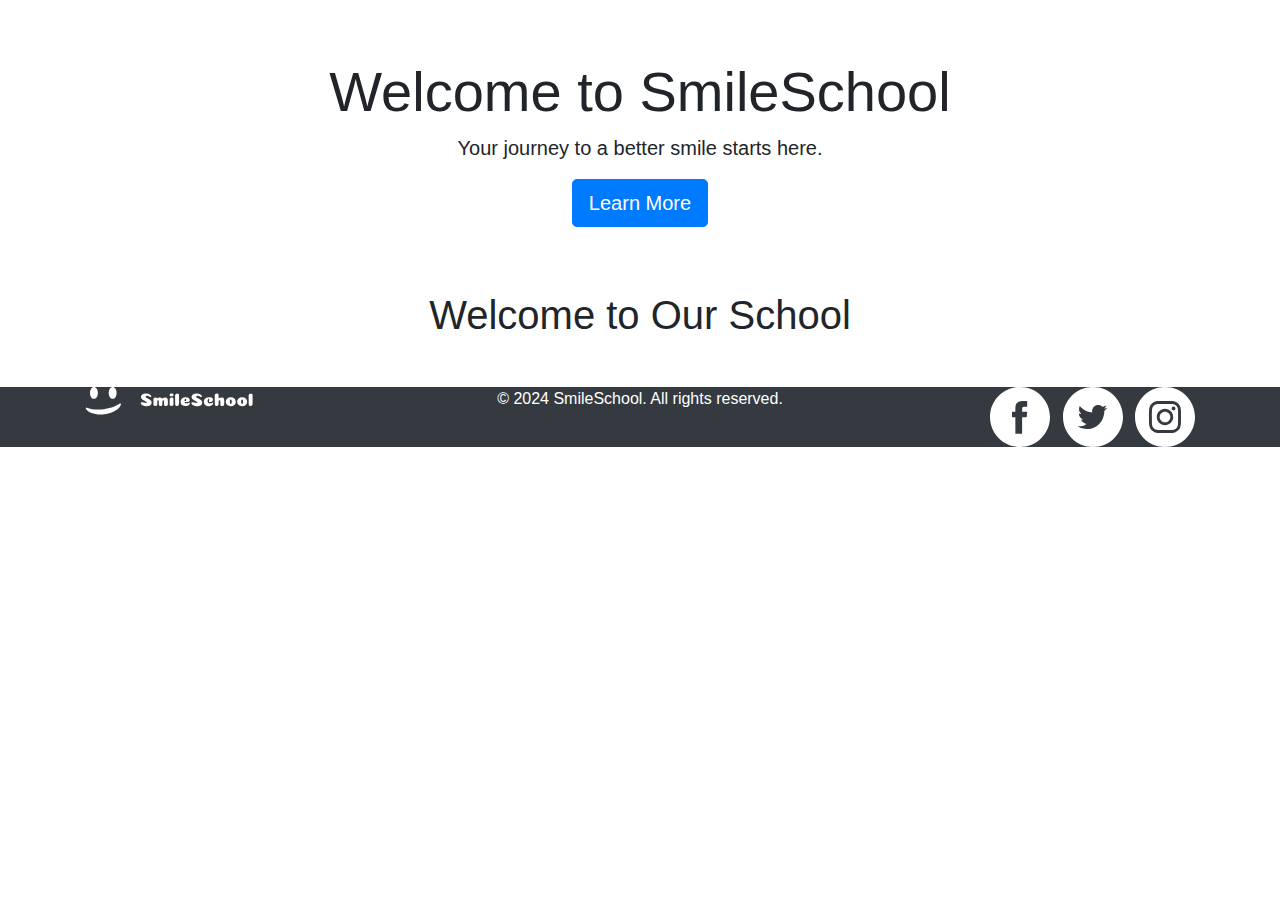
==== index.html @ 01bffe73 "updated css, and images for courses" ====
<!DOCTYPE html>
<html lang="en">
  <head>
    <meta charset="UTF-8" />
    <meta name="viewport" content="width=device-width, initial-scale=1.0" />
    <link
      href="https://stackpath.bootstrapcdn.com/bootstrap/4.5.2/css/bootstrap.min.css"
      rel="stylesheet"
    />
    <link rel="stylesheet" href="dist/styles.css" />
    <title>Index</title>
  </head>
  <body>
    <!-- Header Section -->
    <nav class="navbar navbar-expand-lg navbar-dark navbar-transparent w-100">
      <div class="container">
        <a class="navbar-brand" href="index.html">
          <img src="assets/img/logo.svg" alt="Logo" class="logo" />
        </a>
        <button
          class="navbar-toggler"
          type="button"
          data-toggle="collapse"
          data-target="#navbarNav"
          aria-controls="navbarNav"
          aria-expanded="false"
          aria-label="Toggle navigation"
        >
          <span class="navbar-toggler-icon"></span>
        </button>
        <div
          class="collapse navbar-collapse justify-content-end"
          id="navbarNav"
        >
          <ul class="navbar-nav">
            <li class="nav-item">
              <a class="nav-link" href="courses.html">COURSES</a>
            </li>
            <li class="nav-item">
              <a class="nav-link" href="pricing.html">PRICING</a>
            </li>
            <li class="nav-item">
              <a class="nav-link" href="login.html">LOGIN</a>
            </li>
          </ul>
        </div>
      </div>
    </nav>

    <!-- Hero Section -->
    <div class="hero-section hero-section-full-cover text-center">
      <div
        class="hero-background"
        style="background-image: url('assets/img/hero-bkgrd.jpg')"
      ></div>
      <div class="hero-content">
        <h1 class="display-4">Welcome to SmileSchool</h1>
        <p class="lead">Your journey to a better smile starts here.</p>
        <a href="#" class="btn btn-primary btn-lg mb-3">Learn More</a>
      </div>
    </div>

    <!-- Main Content -->
    <div class="container my-5">
      <h1 class="text-center">Welcome to Our School</h1>
      <!-- Your main content here -->
    </div>

    <!-- Footer Section -->

    <footer class="bg-dark text-white custom-footer-padding">
      <div class="container">
        <div class="row">
          <div class="col-md-4 text-left">
            <a
              href="https://www.smileschool.com"
              class="footer-logo text-white d-flex align-items-center"
            >
              <img src="assets/img/logo.svg" alt="Logo" class="logo-img mr-2" />
            </a>
          </div>
          <div class="col-md-4 text-center">
            <p class="mb-0">© 2024 SmileSchool. All rights reserved.</p>
          </div>
          <div class="col-md-4 text-right">
            <div class="social-icons">
              <a
                href="https://www.facebook.com/smileschool"
                class="text-white mr-2"
              >
                <img
                  src="assets/img/facebook.svg"
                  alt="Facebook"
                  class="social-img"
                />
              </a>
              <a
                href="https://www.twitter.com/smileschool"
                class="text-white mr-2"
              >
                <img
                  src="assets/img/twitter.svg"
                  alt="Twitter"
                  class="social-img"
                />
              </a>
              <a
                href="https://www.instagram.com/smileschool"
                class="text-white"
              >
                <img
                  src="assets/img/instagram.svg"
                  alt="Instagram"
                  class="social-img"
                />
              </a>
            </div>
          </div>
        </div>
      </div>
    </footer>

    <script src="https://code.jquery.com/jquery-3.5.1.slim.min.js"></script>
    <script src="https://cdn.jsdelivr.net/npm/@popperjs/core@2.5.4/dist/umd/popper.min.js"></script>
    <script src="https://stackpath.bootstrapcdn.com/bootstrap/4.5.2/js/bootstrap.min.js"></script>
  </body>
</html>
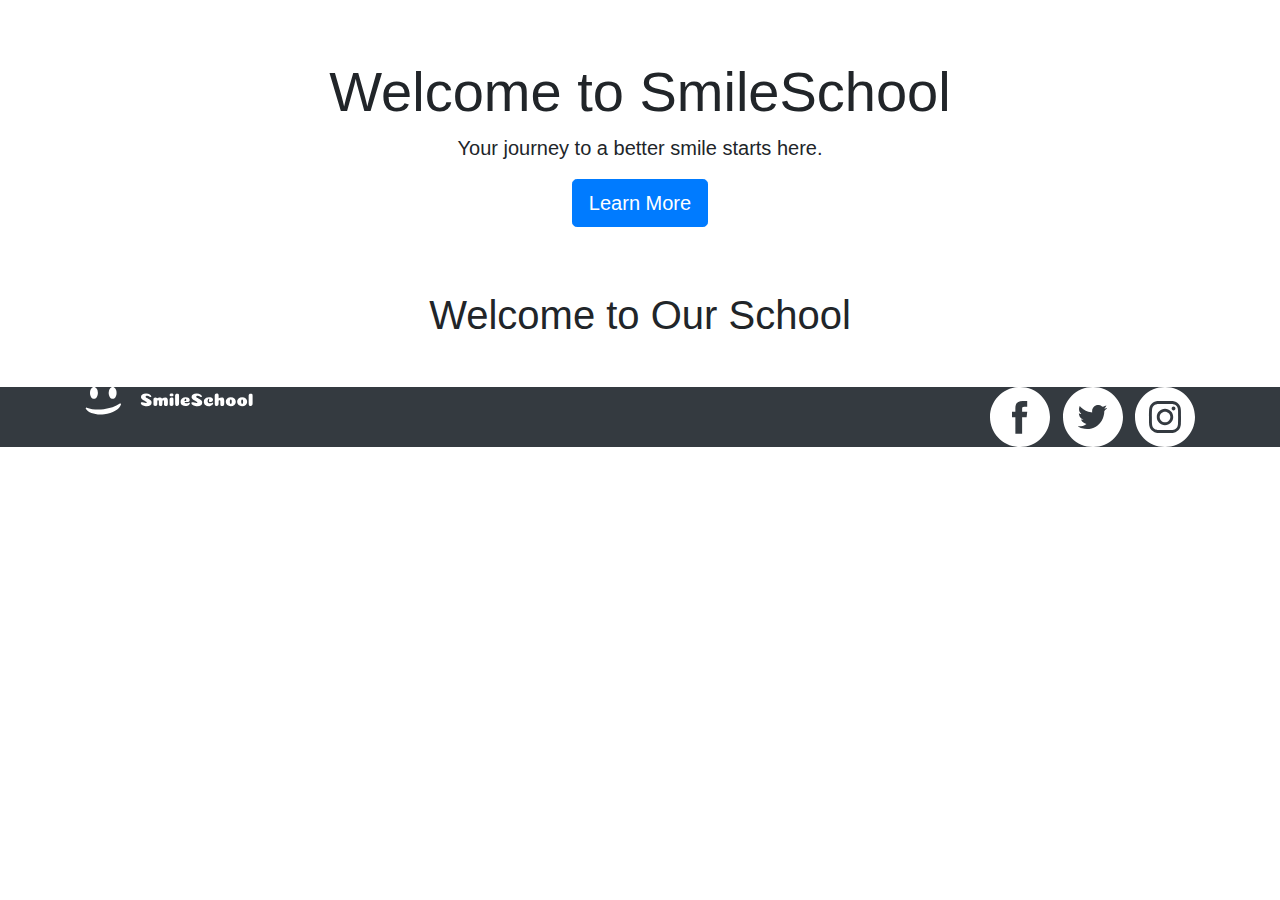
==== commit d5f8d3b6: "updated courses, duplicated course courses" ====
--- a/index.html
+++ b/index.html
@@ -80,7 +80,7 @@
             </a>
           </div>
           <div class="col-md-4 text-center">
-            <p class="mb-0">© 2024 SmileSchool. All rights reserved.</p>
+            <p class="mb-0"></p>
           </div>
           <div class="col-md-4 text-right">
             <div class="social-icons">
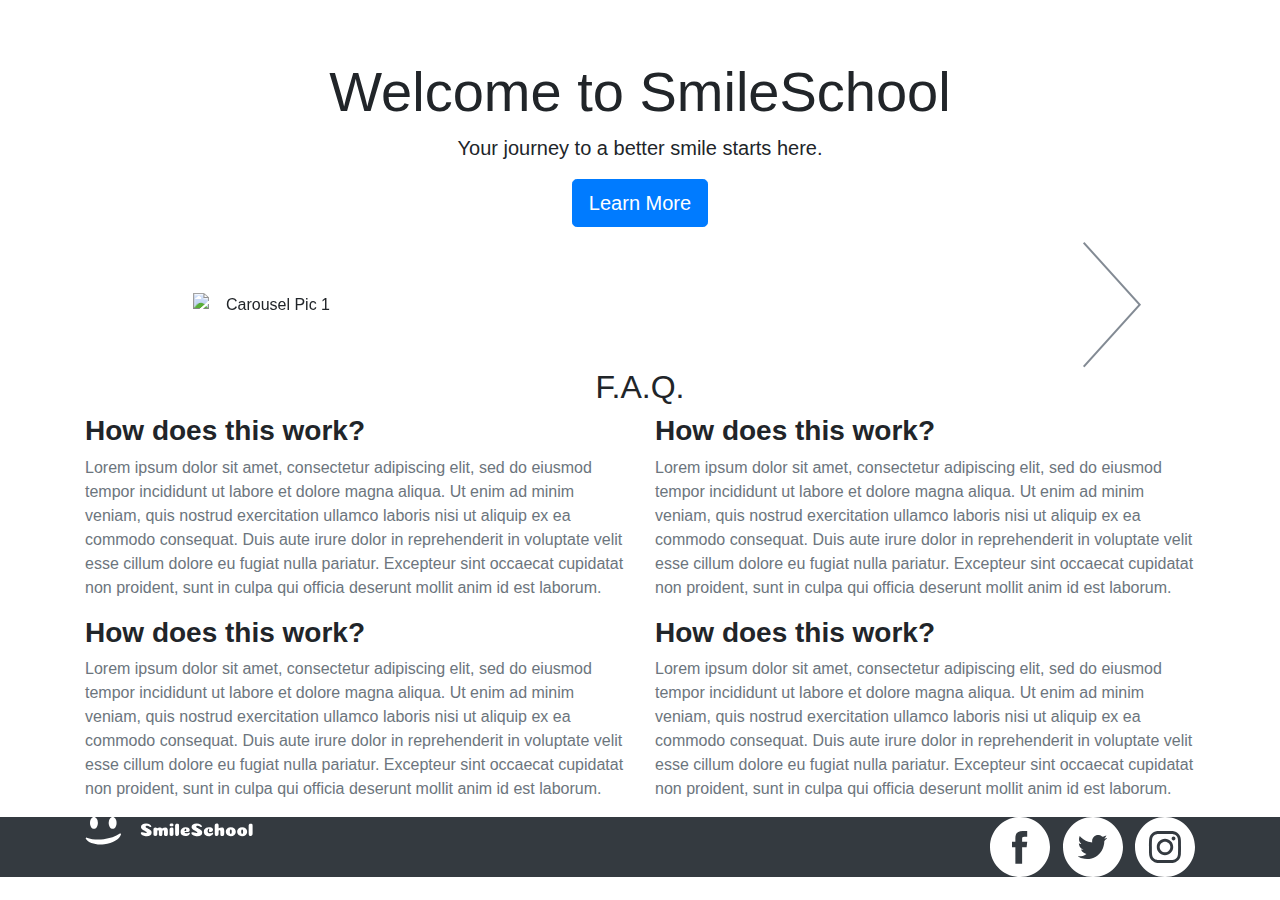
==== commit 5746fdd6: "updated carousel, and faq" ====
--- a/index.html
+++ b/index.html
@@ -60,13 +60,191 @@
       </div>
     </div>
 
-    <!-- Main Content -->
-    <div class="container my-5">
-      <h1 class="text-center">Welcome to Our School</h1>
-      <!-- Your main content here -->
-    </div>
-
-    <!-- Footer Section -->
+    <!-- Main Content -Carousel/Testimonials Section -->
+
+    <section class="quotes section d-flex align-items-center">
+      <div class="container">
+        <div
+          id="carouselExampleControls"
+          class="carousel slide"
+          data-ride="carousel"
+        >
+          <div class="carousel-inner">
+            <div class="carousel-item active">
+              <div class="row mx-auto align-items-center">
+                <div class="col-12 col-sm-2 col-lg-2 offset-lg-1 text-center">
+                  <img
+                    src="images/profile_5.jpg"
+                    class="d-block align-self-center"
+                    alt="Carousel Pic 1"
+                  />
+                </div>
+                <div class="col-12 col-sm-7 offset-sm-2 col-lg-9 offset-lg-0">
+                  <div class="quote-text">
+                    <p class="text-white">
+                      Those tutorials are concise and go straight to the point.
+                      I can't think of a better place to learn smiling. And it's
+                      so fun!
+                    </p>
+                    <h4 class="text-white font-weight-bold">Person Name</h4>
+                    <span class="text-white">weather presenter</span>
+                  </div>
+                </div>
+              </div>
+            </div>
+            <div class="carousel-item">
+              <div class="row mx-auto align-items-center">
+                <div class="col-12 col-sm-2 col-lg-2 offset-lg-1 text-center">
+                  <img
+                    src="images/profile_5.jpg"
+                    class="d-block align-self-center"
+                    alt="Carousel Pic 1"
+                  />
+                </div>
+                <div class="col-12 col-sm-7 offset-sm-2 col-lg-9 offset-lg-0">
+                  <div class="quote-text">
+                    <p class="text-white">
+                      Those tutorials are concise and go straight to the point.
+                      I can't think of a better place to learn smiling. And it's
+                      so fun!
+                    </p>
+                    <h4 class="text-white font-weight-bold">Person Name</h4>
+                    <span class="text-white">weather presenter</span>
+                  </div>
+                </div>
+              </div>
+            </div>
+            <div class="carousel-item">
+              <div class="row mx-auto align-items-center">
+                <div class="col-12 col-sm-2 col-lg-2 offset-lg-1 text-center">
+                  <img
+                    src="assets/img/profile_5.jpg"
+                    class="d-block align-self-center"
+                    alt="Carousel Pic 1"
+                  />
+                </div>
+                <div class="col-12 col-sm-7 offset-sm-2 col-lg-9 offset-lg-0">
+                  <div class="quote-text">
+                    <p class="text-white">
+                      Those tutorials are concise and go straight to the point.
+                      I can't think of a better place to learn smiling. And it's
+                      so fun!
+                    </p>
+                    <h4 class="text-white font-weight-bold">Person Name</h4>
+                    <span class="text-white">weather presenter</span>
+                  </div>
+                </div>
+              </div>
+            </div>
+          </div>
+          <a
+            class="carousel-control-prev arrow-left"
+            href="#carouselExampleControls"
+            role="button"
+            data-slide="prev"
+          >
+            <img
+              src="assets/img/arrow_white_left.png"
+              alt="Quote Previous"
+              aria-hidden="true"
+            />
+            <span class="sr-only">Previous</span>
+          </a>
+          <a
+            class="carousel-control-next arrow-right"
+            href="#carouselExampleControls"
+            role="button"
+            data-slide="next"
+          >
+            <img
+              src="assets/img/arrow_black_right.png"
+              alt="Quote Next"
+              aria-hidden="true"
+            />
+            <span class="sr-only">Next</span>
+          </a>
+        </div>
+      </div>
+    </section>
+
+    <!-- Main Content -Carousel/Testimonials Section -->
+
+    <!-- Main Content - FAQ -->
+    <section class="faq section">
+      <div class="container">
+        <header class="section-header">
+          <h2 class="text-center">F.A.Q.</h2>
+        </header>
+        <div class="section-body">
+          <div class="row row1">
+            <div class="col-12 col-sm-6 col1">
+              <div class="question">
+                <h3 class="font-weight-bold">How does this work?</h3>
+                <p class="text-muted">
+                  Lorem ipsum dolor sit amet, consectetur adipiscing elit, sed
+                  do eiusmod tempor incididunt ut labore et dolore magna aliqua.
+                  Ut enim ad minim veniam, quis nostrud exercitation ullamco
+                  laboris nisi ut aliquip ex ea commodo consequat. Duis aute
+                  irure dolor in reprehenderit in voluptate velit esse cillum
+                  dolore eu fugiat nulla pariatur. Excepteur sint occaecat
+                  cupidatat non proident, sunt in culpa qui officia deserunt
+                  mollit anim id est laborum.
+                </p>
+              </div>
+            </div>
+            <div class="col-12 col-sm-6 col2">
+              <div class="question">
+                <h3 class="font-weight-bold">How does this work?</h3>
+                <p class="text-muted">
+                  Lorem ipsum dolor sit amet, consectetur adipiscing elit, sed
+                  do eiusmod tempor incididunt ut labore et dolore magna aliqua.
+                  Ut enim ad minim veniam, quis nostrud exercitation ullamco
+                  laboris nisi ut aliquip ex ea commodo consequat. Duis aute
+                  irure dolor in reprehenderit in voluptate velit esse cillum
+                  dolore eu fugiat nulla pariatur. Excepteur sint occaecat
+                  cupidatat non proident, sunt in culpa qui officia deserunt
+                  mollit anim id est laborum.
+                </p>
+              </div>
+            </div>
+          </div>
+          <div class="row row2">
+            <div class="col-12 col-sm-6 col1">
+              <div class="question">
+                <h3 class="font-weight-bold">How does this work?</h3>
+                <p class="text-muted">
+                  Lorem ipsum dolor sit amet, consectetur adipiscing elit, sed
+                  do eiusmod tempor incididunt ut labore et dolore magna aliqua.
+                  Ut enim ad minim veniam, quis nostrud exercitation ullamco
+                  laboris nisi ut aliquip ex ea commodo consequat. Duis aute
+                  irure dolor in reprehenderit in voluptate velit esse cillum
+                  dolore eu fugiat nulla pariatur. Excepteur sint occaecat
+                  cupidatat non proident, sunt in culpa qui officia deserunt
+                  mollit anim id est laborum.
+                </p>
+              </div>
+            </div>
+            <div class="col-12 col-sm-6 col2">
+              <div class="question">
+                <h3 class="font-weight-bold">How does this work?</h3>
+                <p class="text-muted">
+                  Lorem ipsum dolor sit amet, consectetur adipiscing elit, sed
+                  do eiusmod tempor incididunt ut labore et dolore magna aliqua.
+                  Ut enim ad minim veniam, quis nostrud exercitation ullamco
+                  laboris nisi ut aliquip ex ea commodo consequat. Duis aute
+                  irure dolor in reprehenderit in voluptate velit esse cillum
+                  dolore eu fugiat nulla pariatur. Excepteur sint occaecat
+                  cupidatat non proident, sunt in culpa qui officia deserunt
+                  mollit anim id est laborum.
+                </p>
+              </div>
+            </div>
+          </div>
+        </div>
+      </div>
+    </section>
+
+    <!-- Main Content - FAQ -->
 
     <footer class="bg-dark text-white custom-footer-padding">
       <div class="container">
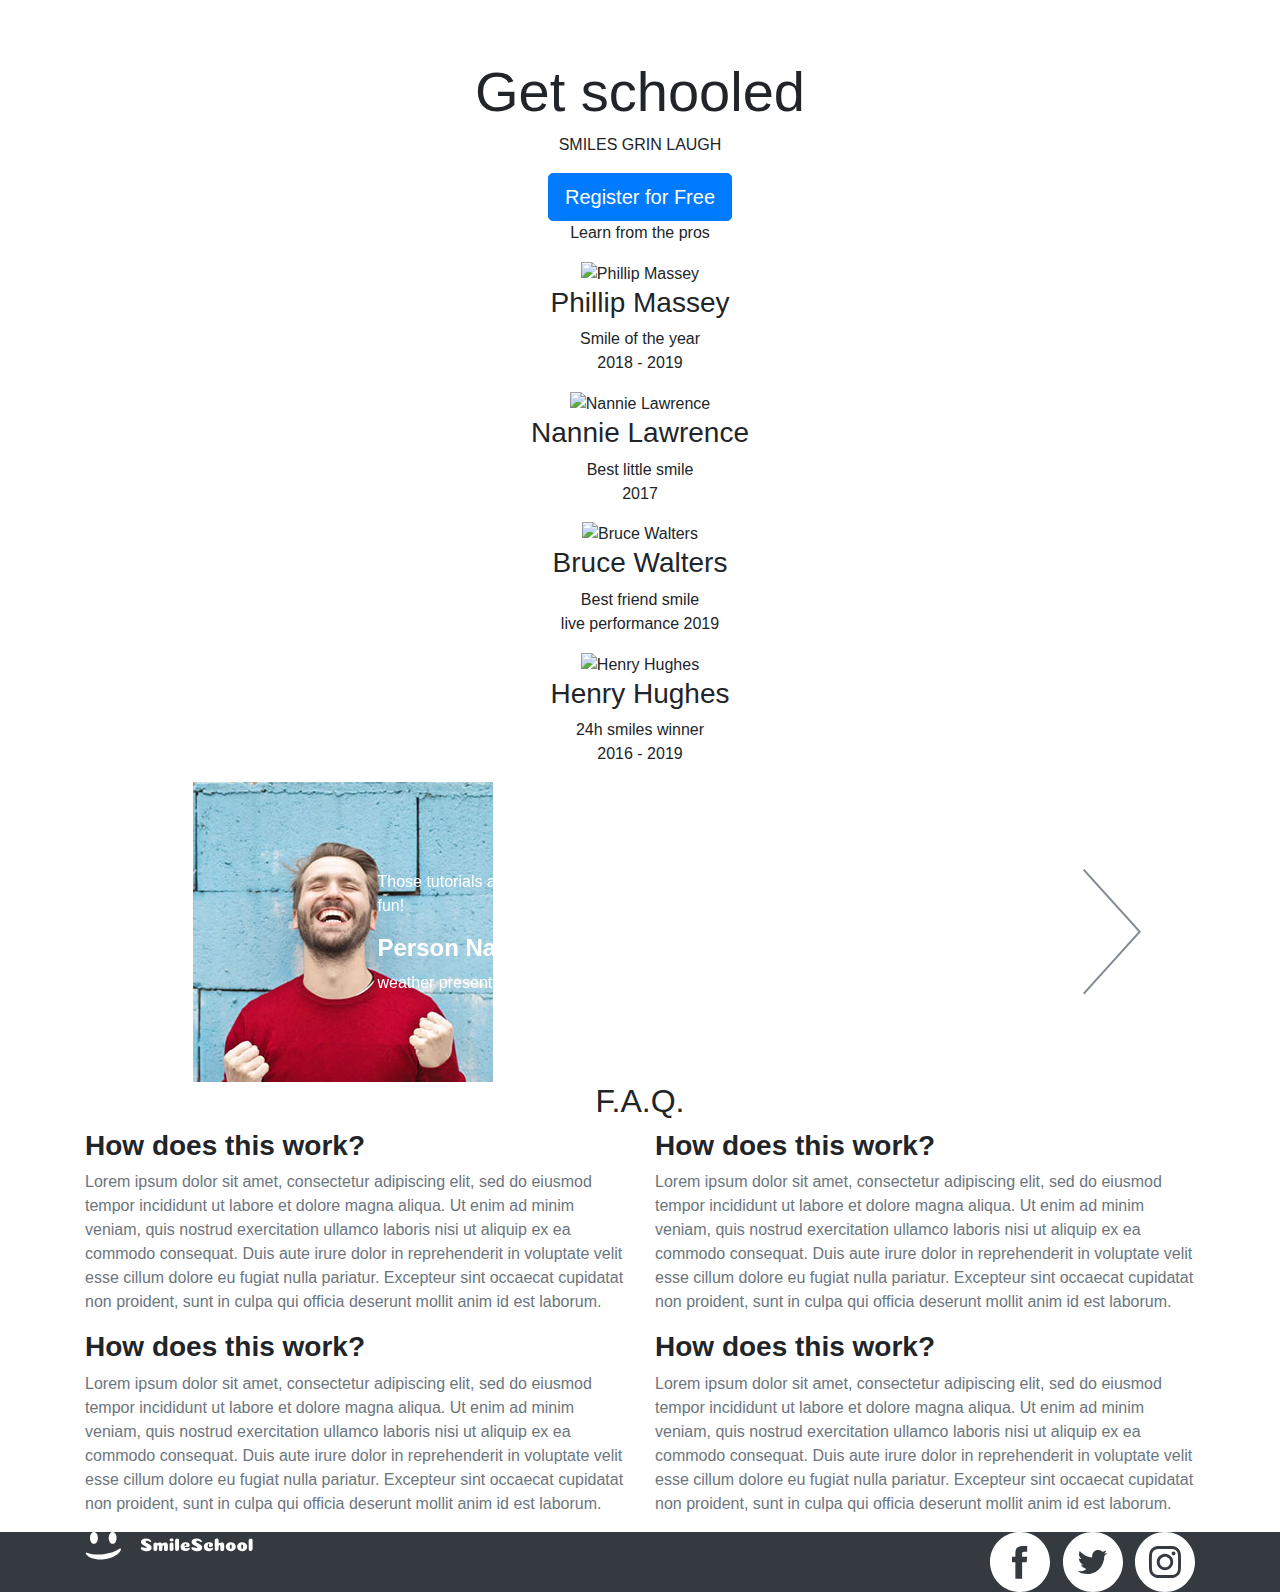
==== commit 04b97033: "updated index, css, and pricing page" ====
--- a/index.html
+++ b/index.html
@@ -48,18 +48,60 @@
     </nav>
 
     <!-- Hero Section -->
-    <div class="hero-section hero-section-full-cover text-center">
+    <div class="hero-section text-center">
       <div
         class="hero-background"
         style="background-image: url('assets/img/hero-bkgrd.jpg')"
       ></div>
       <div class="hero-content">
-        <h1 class="display-4">Welcome to SmileSchool</h1>
-        <p class="lead">Your journey to a better smile starts here.</p>
-        <a href="#" class="btn btn-primary btn-lg mb-3">Learn More</a>
+        <h1 class="display-4">Get schooled</h1>
+        <p>
+          <span class="padded-text">SMILES</span>
+          <span class="padded-text">GRIN</span>
+          <span class="padded-text">LAUGH</span>
+        </p>
+        <a href="#" class="btn btn-primary btn-lg register-btn"
+          >Register for Free</a
+        >
+        <p class="sub-lead">Learn <span>from the pros</span></p>
+        <div class="learn-section">
+          <div class="profile-cards">
+            <div class="profile-card">
+              <img src="assets/img/phillip-massey.jpg" alt="Phillip Massey" />
+              <h3>Phillip Massey</h3>
+              <p>
+                Smile of the year <br />
+                2018 - 2019
+              </p>
+            </div>
+            <div class="profile-card">
+              <img src="assets/img/nannie-lawrence.jpg" alt="Nannie Lawrence" />
+              <h3>Nannie Lawrence</h3>
+              <p>
+                Best little smile <br />
+                2017
+              </p>
+            </div>
+            <div class="profile-card">
+              <img src="assets/img/bruce-walters.jpg" alt="Bruce Walters" />
+              <h3>Bruce Walters</h3>
+              <p>
+                Best friend smile <br />
+                live performance 2019
+              </p>
+            </div>
+            <div class="profile-card">
+              <img src="assets/img/henry-hughes.jpg" alt="Henry Hughes" />
+              <h3>Henry Hughes</h3>
+              <p>
+                24h smiles winner <br />
+                2016 - 2019
+              </p>
+            </div>
+          </div>
+        </div>
       </div>
     </div>
-
     <!-- Main Content -Carousel/Testimonials Section -->
 
     <section class="quotes section d-flex align-items-center">
@@ -74,7 +116,7 @@
               <div class="row mx-auto align-items-center">
                 <div class="col-12 col-sm-2 col-lg-2 offset-lg-1 text-center">
                   <img
-                    src="images/profile_5.jpg"
+                    src="assets/img/profile_5.jpg"
                     class="d-block align-self-center"
                     alt="Carousel Pic 1"
                   />
@@ -96,7 +138,7 @@
               <div class="row mx-auto align-items-center">
                 <div class="col-12 col-sm-2 col-lg-2 offset-lg-1 text-center">
                   <img
-                    src="images/profile_5.jpg"
+                    src="assets/img/profile_5.jpg"
                     class="d-block align-self-center"
                     alt="Carousel Pic 1"
                   />
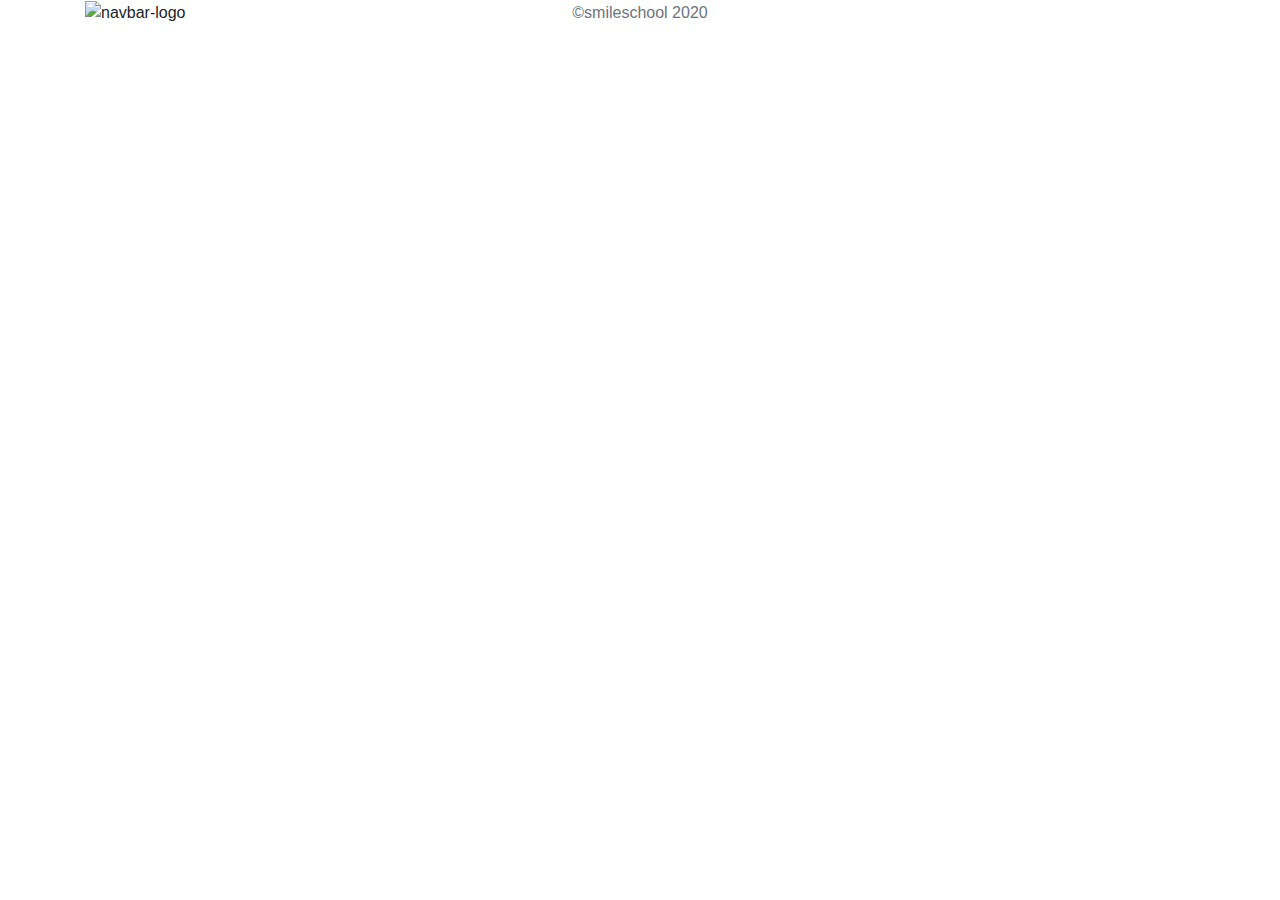
==== commit 27e15bd1: "updated all files" ====
--- a/index.html
+++ b/index.html
@@ -3,345 +3,112 @@
   <head>
     <meta charset="UTF-8" />
     <meta name="viewport" content="width=device-width, initial-scale=1.0" />
+    <title>holberton-smiling</title>
+    <!-- Custom and Font Styles  -->
+    <link rel="stylesheet" href="dist/styles.css" />
+    <link rel="stylesheet" href="font-style.css" />
+    <link rel="icon" href="assets/images/favicon.ico" type="image/x-icon" />
+    <!-- Google Fonts -->
     <link
-      href="https://stackpath.bootstrapcdn.com/bootstrap/4.5.2/css/bootstrap.min.css"
+      href="https://fonts.googleapis.com/css?family=Source+Sans+Pro&display=swap"
       rel="stylesheet"
     />
-    <link rel="stylesheet" href="dist/styles.css" />
-    <title>Index</title>
+    <link
+      href="https://fonts.googleapis.com/css?family=Coiny&display=swap"
+      rel="stylesheet"
+    />
+
+    <!-- Bootstrap CSS -->
+    <link
+      rel="stylesheet"
+      href="https://stackpath.bootstrapcdn.com/bootstrap/4.4.1/css/bootstrap.min.css"
+      integrity="sha384-Vkoo8x4CGsO3+Hhxv8T/Q5PaXtkKtu6ug5TOeNV6gBiFeWPGFN9MuhOf23Q9Ifjh"
+      crossorigin="anonymous"
+    />
   </head>
-  <body>
-    <!-- Header Section -->
-    <nav class="navbar navbar-expand-lg navbar-dark navbar-transparent w-100">
+  <body class="body">
+    <header class="header">
       <div class="container">
-        <a class="navbar-brand" href="index.html">
-          <img src="assets/img/logo.svg" alt="Logo" class="logo" />
-        </a>
-        <button
-          class="navbar-toggler"
-          type="button"
-          data-toggle="collapse"
-          data-target="#navbarNav"
-          aria-controls="navbarNav"
-          aria-expanded="false"
-          aria-label="Toggle navigation"
-        >
-          <span class="navbar-toggler-icon"></span>
-        </button>
-        <div
-          class="collapse navbar-collapse justify-content-end"
-          id="navbarNav"
-        >
-          <ul class="navbar-nav">
-            <li class="nav-item">
-              <a class="nav-link" href="courses.html">COURSES</a>
-            </li>
-            <li class="nav-item">
-              <a class="nav-link" href="pricing.html">PRICING</a>
-            </li>
-            <li class="nav-item">
-              <a class="nav-link" href="login.html">LOGIN</a>
-            </li>
-          </ul>
-        </div>
+        <!-- Your header content here -->
       </div>
-    </nav>
-
-    <!-- Hero Section -->
-    <div class="hero-section text-center">
-      <div
-        class="hero-background"
-        style="background-image: url('assets/img/hero-bkgrd.jpg')"
-      ></div>
-      <div class="hero-content">
-        <h1 class="display-4">Get schooled</h1>
-        <p>
-          <span class="padded-text">SMILES</span>
-          <span class="padded-text">GRIN</span>
-          <span class="padded-text">LAUGH</span>
-        </p>
-        <a href="#" class="btn btn-primary btn-lg register-btn"
-          >Register for Free</a
-        >
-        <p class="sub-lead">Learn <span>from the pros</span></p>
-        <div class="learn-section">
-          <div class="profile-cards">
-            <div class="profile-card">
-              <img src="assets/img/phillip-massey.jpg" alt="Phillip Massey" />
-              <h3>Phillip Massey</h3>
-              <p>
-                Smile of the year <br />
-                2018 - 2019
-              </p>
-            </div>
-            <div class="profile-card">
-              <img src="assets/img/nannie-lawrence.jpg" alt="Nannie Lawrence" />
-              <h3>Nannie Lawrence</h3>
-              <p>
-                Best little smile <br />
-                2017
-              </p>
-            </div>
-            <div class="profile-card">
-              <img src="assets/img/bruce-walters.jpg" alt="Bruce Walters" />
-              <h3>Bruce Walters</h3>
-              <p>
-                Best friend smile <br />
-                live performance 2019
-              </p>
-            </div>
-            <div class="profile-card">
-              <img src="assets/img/henry-hughes.jpg" alt="Henry Hughes" />
-              <h3>Henry Hughes</h3>
-              <p>
-                24h smiles winner <br />
-                2016 - 2019
-              </p>
+    </header>
+    <main class="main">
+      <!-- Your main content here -->
+    </main>
+    <footer class="footer d-flex align-items-center justify-content-center">
+      <div class="container">
+        <div class="row d-flex align-items-center flex-column flex-sm-row">
+          <div
+            class="col footer-item d-flex justify-content-center justify-content-sm-start"
+          >
+            <div class="footer-logo">
+              <img
+                src="assets/images/smile_off.png"
+                alt="navbar-logo"
+                width="37px"
+                class="mr-4 mb-3 mb-sm-0 mr-sm-3 img-fluid"
+              />
+              <img
+                src="assets/img/logo.svg"
+                alt="navbar-logo-text"
+                width="114px"
+                class="mr-4 img-fluid"
+              />
             </div>
           </div>
-        </div>
-      </div>
-    </div>
-    <!-- Main Content -Carousel/Testimonials Section -->
-
-    <section class="quotes section d-flex align-items-center">
-      <div class="container">
-        <div
-          id="carouselExampleControls"
-          class="carousel slide"
-          data-ride="carousel"
-        >
-          <div class="carousel-inner">
-            <div class="carousel-item active">
-              <div class="row mx-auto align-items-center">
-                <div class="col-12 col-sm-2 col-lg-2 offset-lg-1 text-center">
-                  <img
-                    src="assets/img/profile_5.jpg"
-                    class="d-block align-self-center"
-                    alt="Carousel Pic 1"
-                  />
-                </div>
-                <div class="col-12 col-sm-7 offset-sm-2 col-lg-9 offset-lg-0">
-                  <div class="quote-text">
-                    <p class="text-white">
-                      Those tutorials are concise and go straight to the point.
-                      I can't think of a better place to learn smiling. And it's
-                      so fun!
-                    </p>
-                    <h4 class="text-white font-weight-bold">Person Name</h4>
-                    <span class="text-white">weather presenter</span>
-                  </div>
-                </div>
-              </div>
-            </div>
-            <div class="carousel-item">
-              <div class="row mx-auto align-items-center">
-                <div class="col-12 col-sm-2 col-lg-2 offset-lg-1 text-center">
-                  <img
-                    src="assets/img/profile_5.jpg"
-                    class="d-block align-self-center"
-                    alt="Carousel Pic 1"
-                  />
-                </div>
-                <div class="col-12 col-sm-7 offset-sm-2 col-lg-9 offset-lg-0">
-                  <div class="quote-text">
-                    <p class="text-white">
-                      Those tutorials are concise and go straight to the point.
-                      I can't think of a better place to learn smiling. And it's
-                      so fun!
-                    </p>
-                    <h4 class="text-white font-weight-bold">Person Name</h4>
-                    <span class="text-white">weather presenter</span>
-                  </div>
-                </div>
-              </div>
-            </div>
-            <div class="carousel-item">
-              <div class="row mx-auto align-items-center">
-                <div class="col-12 col-sm-2 col-lg-2 offset-lg-1 text-center">
-                  <img
-                    src="assets/img/profile_5.jpg"
-                    class="d-block align-self-center"
-                    alt="Carousel Pic 1"
-                  />
-                </div>
-                <div class="col-12 col-sm-7 offset-sm-2 col-lg-9 offset-lg-0">
-                  <div class="quote-text">
-                    <p class="text-white">
-                      Those tutorials are concise and go straight to the point.
-                      I can't think of a better place to learn smiling. And it's
-                      so fun!
-                    </p>
-                    <h4 class="text-white font-weight-bold">Person Name</h4>
-                    <span class="text-white">weather presenter</span>
-                  </div>
-                </div>
-              </div>
+          <div class="col d-flex align-items-end align-self-sm-end justify-content-center order-2 order-sm-0 footer-item">
+            <div class="trademark text-muted">
+              <span>©smileschool 2020</span>
             </div>
           </div>
-          <a
-            class="carousel-control-prev arrow-left"
-            href="#carouselExampleControls"
-            role="button"
-            data-slide="prev"
-          >
-            <img
-              src="assets/img/arrow_white_left.png"
-              alt="Quote Previous"
-              aria-hidden="true"
-            />
-            <span class="sr-only">Previous</span>
-          </a>
-          <a
-            class="carousel-control-next arrow-right"
-            href="#carouselExampleControls"
-            role="button"
-            data-slide="next"
-          >
-            <img
-              src="assets/img/arrow_black_right.png"
-              alt="Quote Next"
-              aria-hidden="true"
-            />
-            <span class="sr-only">Next</span>
-          </a>
-        </div>
-      </div>
-    </section>
-
-    <!-- Main Content -Carousel/Testimonials Section -->
-
-    <!-- Main Content - FAQ -->
-    <section class="faq section">
-      <div class="container">
-        <header class="section-header">
-          <h2 class="text-center">F.A.Q.</h2>
-        </header>
-        <div class="section-body">
-          <div class="row row1">
-            <div class="col-12 col-sm-6 col1">
-              <div class="question">
-                <h3 class="font-weight-bold">How does this work?</h3>
-                <p class="text-muted">
-                  Lorem ipsum dolor sit amet, consectetur adipiscing elit, sed
-                  do eiusmod tempor incididunt ut labore et dolore magna aliqua.
-                  Ut enim ad minim veniam, quis nostrud exercitation ullamco
-                  laboris nisi ut aliquip ex ea commodo consequat. Duis aute
-                  irure dolor in reprehenderit in voluptate velit esse cillum
-                  dolore eu fugiat nulla pariatur. Excepteur sint occaecat
-                  cupidatat non proident, sunt in culpa qui officia deserunt
-                  mollit anim id est laborum.
-                </p>
-              </div>
-            </div>
-            <div class="col-12 col-sm-6 col2">
-              <div class="question">
-                <h3 class="font-weight-bold">How does this work?</h3>
-                <p class="text-muted">
-                  Lorem ipsum dolor sit amet, consectetur adipiscing elit, sed
-                  do eiusmod tempor incididunt ut labore et dolore magna aliqua.
-                  Ut enim ad minim veniam, quis nostrud exercitation ullamco
-                  laboris nisi ut aliquip ex ea commodo consequat. Duis aute
-                  irure dolor in reprehenderit in voluptate velit esse cillum
-                  dolore eu fugiat nulla pariatur. Excepteur sint occaecat
-                  cupidatat non proident, sunt in culpa qui officia deserunt
-                  mollit anim id est laborum.
-                </p>
-              </div>
-            </div>
-          </div>
-          <div class="row row2">
-            <div class="col-12 col-sm-6 col1">
-              <div class="question">
-                <h3 class="font-weight-bold">How does this work?</h3>
-                <p class="text-muted">
-                  Lorem ipsum dolor sit amet, consectetur adipiscing elit, sed
-                  do eiusmod tempor incididunt ut labore et dolore magna aliqua.
-                  Ut enim ad minim veniam, quis nostrud exercitation ullamco
-                  laboris nisi ut aliquip ex ea commodo consequat. Duis aute
-                  irure dolor in reprehenderit in voluptate velit esse cillum
-                  dolore eu fugiat nulla pariatur. Excepteur sint occaecat
-                  cupidatat non proident, sunt in culpa qui officia deserunt
-                  mollit anim id est laborum.
-                </p>
-              </div>
-            </div>
-            <div class="col-12 col-sm-6 col2">
-              <div class="question">
-                <h3 class="font-weight-bold">How does this work?</h3>
-                <p class="text-muted">
-                  Lorem ipsum dolor sit amet, consectetur adipiscing elit, sed
-                  do eiusmod tempor incididunt ut labore et dolore magna aliqua.
-                  Ut enim ad minim veniam, quis nostrud exercitation ullamco
-                  laboris nisi ut aliquip ex ea commodo consequat. Duis aute
-                  irure dolor in reprehenderit in voluptate velit esse cillum
-                  dolore eu fugiat nulla pariatur. Excepteur sint occaecat
-                  cupidatat non proident, sunt in culpa qui officia deserunt
-                  mollit anim id est laborum.
-                </p>
-              </div>
-            </div>
-          </div>
-        </div>
-      </div>
-    </section>
-
-    <!-- Main Content - FAQ -->
-
-    <footer class="bg-dark text-white custom-footer-padding">
-      <div class="container">
-        <div class="row">
-          <div class="col-md-4 text-left">
-            <a
-              href="https://www.smileschool.com"
-              class="footer-logo text-white d-flex align-items-center"
-            >
-              <img src="assets/img/logo.svg" alt="Logo" class="logo-img mr-2" />
-            </a>
-          </div>
-          <div class="col-md-4 text-center">
-            <p class="mb-0"></p>
-          </div>
-          <div class="col-md-4 text-right">
-            <div class="social-icons">
-              <a
-                href="https://www.facebook.com/smileschool"
-                class="text-white mr-2"
-              >
-                <img
-                  src="assets/img/facebook.svg"
-                  alt="Facebook"
-                  class="social-img"
-                />
-              </a>
-              <a
-                href="https://www.twitter.com/smileschool"
-                class="text-white mr-2"
-              >
-                <img
-                  src="assets/img/twitter.svg"
-                  alt="Twitter"
-                  class="social-img"
-                />
-              </a>
-              <a
-                href="https://www.instagram.com/smileschool"
-                class="text-white"
-              >
-                <img
-                  src="assets/img/instagram.svg"
-                  alt="Instagram"
-                  class="social-img"
-                />
-              </a>
+          <div class="col d-flex align-items-center align-items-sm-end justify-content-center justify-content-sm-end footer-item">
+            <div class="social">
+              <ul class="social nav">
+                <li class="social-item facebook-icon">
+                  <a
+                    href="https://www.facebook.com/HolbertonSchool/"
+                    class="social-link"
+                    aria-label="Facebook"
+                    ><span class="holberton_school-icon-ic_facebook"></span
+                  ></a>
+                </li>
+                <li class="social-item twitter-icon">
+                  <a
+                    href="https://twitter.com/holbertonschool"
+                    class="social-link"
+                    aria-label="Twitter"
+                    ><span class="holberton_school-icon-ic_twitter"></span
+                  ></a>
+                </li>
+                <li class="social-item instagram-icon">
+                  <a
+                    href="https://www.instagram.com/holbertonschool/"
+                    class="social-link"
+                    aria-label="Instagram"
+                    ><span class="holberton_school-icon-ic_instagram"></span
+                  ></a>
+                </li>
+              </ul>
             </div>
           </div>
         </div>
       </div>
     </footer>
-
-    <script src="https://code.jquery.com/jquery-3.5.1.slim.min.js"></script>
-    <script src="https://cdn.jsdelivr.net/npm/@popperjs/core@2.5.4/dist/umd/popper.min.js"></script>
-    <script src="https://stackpath.bootstrapcdn.com/bootstrap/4.5.2/js/bootstrap.min.js"></script>
+    <!-- Bootstrap JS and dependencies -->
+    <script
+      src="https://code.jquery.com/jquery-3.4.1.min.js"
+      integrity="sha256-CSXorXvZcTkaix6Yvo6HppcZGetbYMGWSFlBw8HfCJo="
+      crossorigin="anonymous"
+    ></script>
+    <script
+      src="https://stackpath.bootstrapcdn.com/bootstrap/4.4.1/js/bootstrap.min.js"
+      integrity="sha384-wfSDF2E50Y2D1uUdj0O3uMBJnjuUD4Ih7YwaYd1iqfktj0Uod8GCExl3Og8ifwB6"
+      crossorigin="anonymous"
+    ></script>
+    <script
+      src="https://cdnjs.cloudflare.com/ajax/libs/popper.js/1.12.9/umd/popper.min.js"
+      integrity="sha384-ApNbgh9B+Y1QKtv3Rn7W3mgPxhU9K/ScQsAP7hUibX39j7fakFPskvXusvfa0b4Q"
+      crossorigin="anonymous"
+    ></script>
   </body>
 </html>
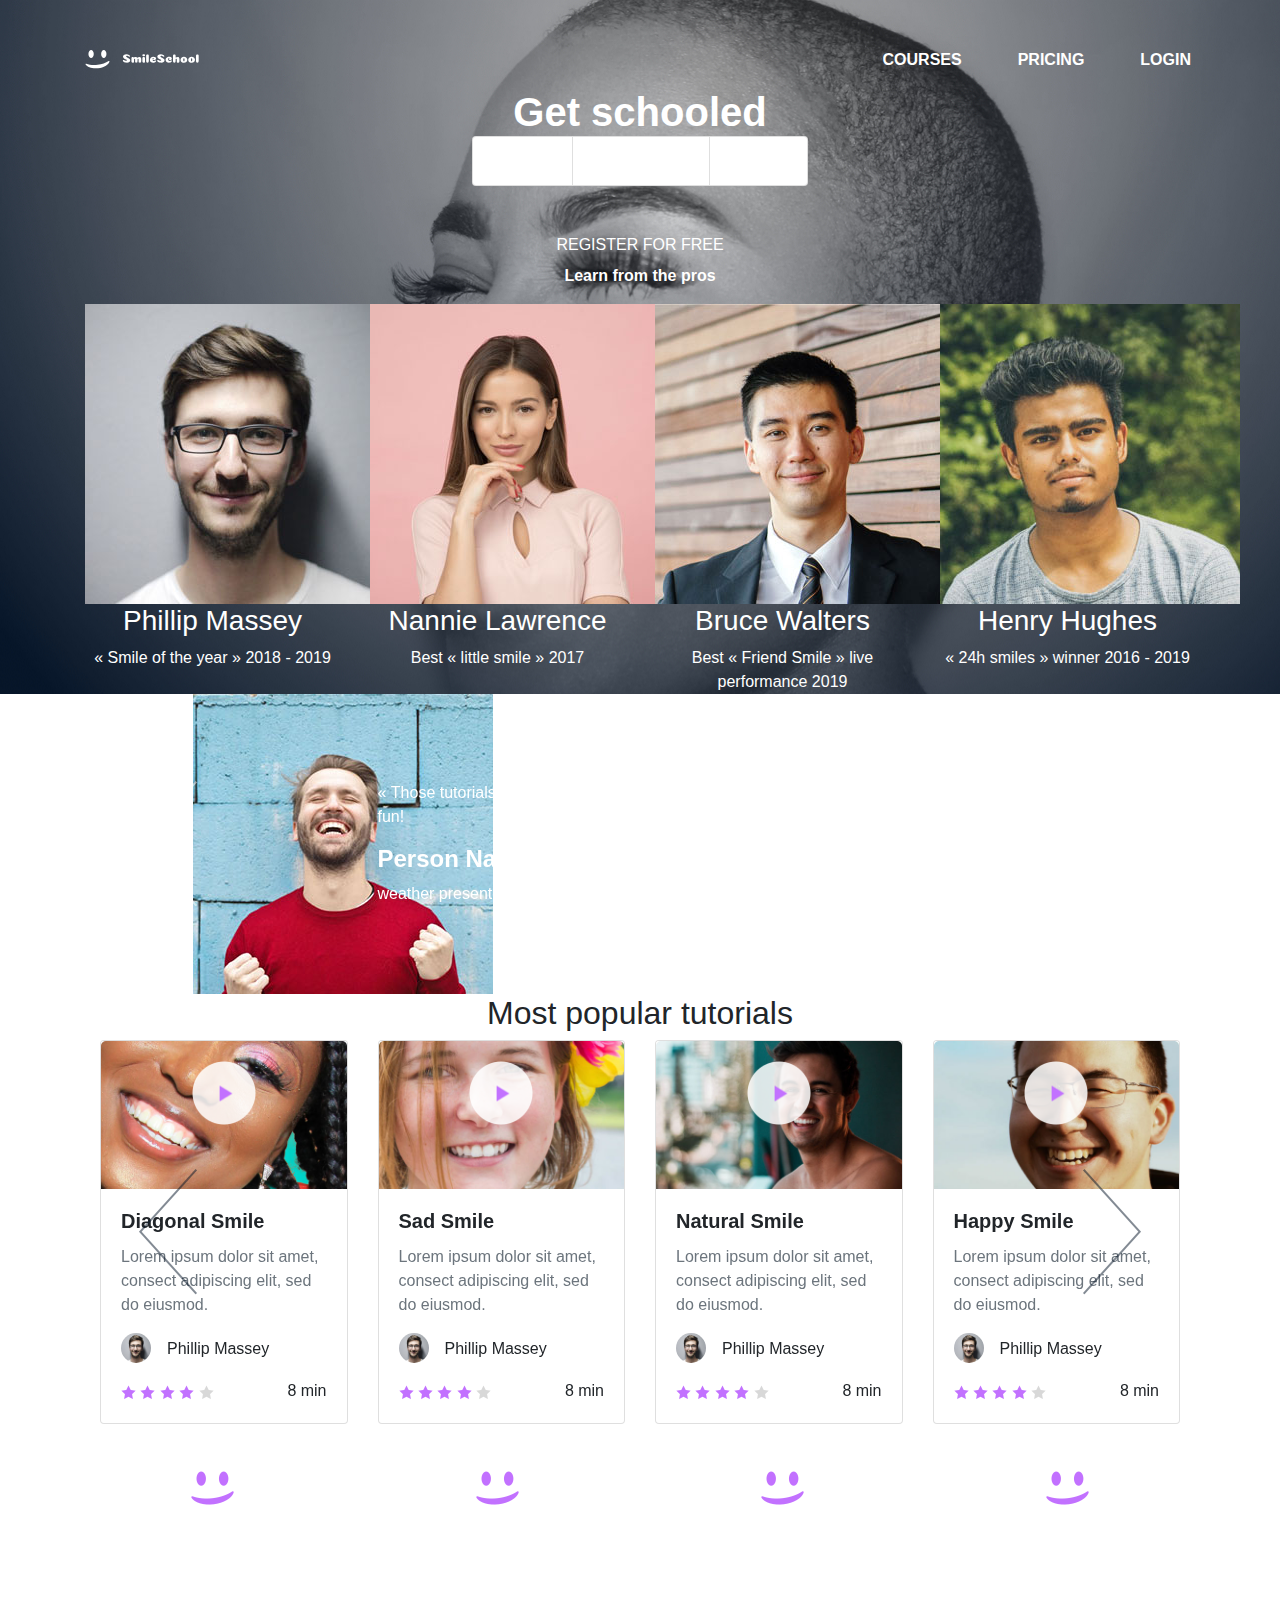
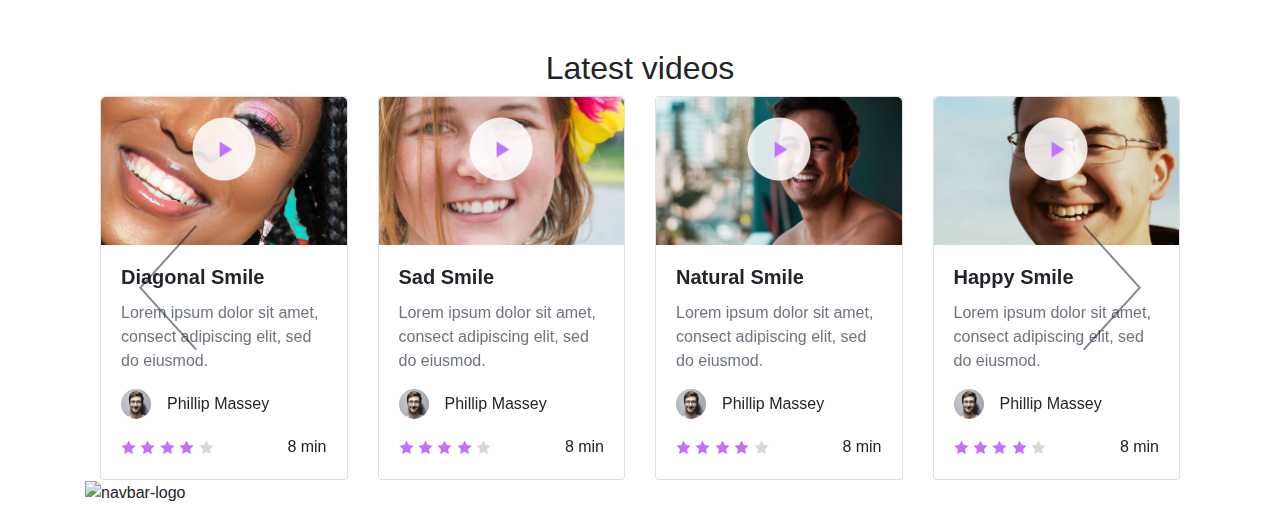
==== commit 65c440a4: "updated base.css" ====
--- a/index.html
+++ b/index.html
@@ -5,8 +5,8 @@
     <meta name="viewport" content="width=device-width, initial-scale=1.0" />
     <title>holberton-smiling</title>
     <!-- Custom and Font Styles  -->
-    <link rel="stylesheet" href="dist/styles.css" />
-    <link rel="stylesheet" href="font-style.css" />
+    <link rel="stylesheet" href="dist/base.css" />
+    <link rel="stylesheet" href="dist/fonts.css" />
     <link rel="icon" href="assets/images/favicon.ico" type="image/x-icon" />
     <!-- Google Fonts -->
     <link
@@ -27,74 +27,2243 @@
     />
   </head>
   <body class="body">
-    <header class="header">
+    <header
+      class="header"
+      style="background-image: url('assets/img/hero-bkgrd.jpg')"
+    >
       <div class="container">
-        <!-- Your header content here -->
+        <nav class="navbar navbar-expand-sm navbar-dark pt-4 px-0">
+          <button
+            class="navbar-toggler border-0 align-self-start mt-3"
+            type="button"
+            data-toggle="collapse"
+            data-target="#navbarNav"
+            aria-controls="navbarNav"
+            aria-expanded="false"
+            aria-label="Toggle navigation"
+          >
+            <span class="navbar-line1"></span>
+            <span class="navbar-line2 my-1"></span>
+            <span class="navbar-line3"></span>
+          </button>
+          <a
+            class="navbar-brand mx-auto d-flex flex-column flex-sm-row align-items-center mt-3"
+            href="homepage.html"
+          >
+            <img
+              src="assets/img/logo.svg"
+              alt="navbar-logo-text"
+              width="114px"
+              class="mr-4 img-fluid"
+            />
+          </a>
+          <div class="collapse navbar-collapse text-center mt-3" id="navbarNav">
+            <ul class="navbar-nav ml-auto font-weight-bold">
+              <li class="nav-item">
+                <a class="nav-link text-white px-1" href="courses.html"
+                  >COURSES</a
+                >
+              </li>
+              <li class="nav-item px-0 px-sm-5 py-2 py-sm-0">
+                <a class="nav-link text-white px-1" href="pricing.html"
+                  >PRICING</a
+                >
+              </li>
+              <li class="nav-item">
+                <a class="nav-link text-white px-1" href="index.html">LOGIN</a>
+              </li>
+            </ul>
+          </div>
+        </nav>
+
+        <section class="hero text-center text-white">
+          <h1 class="font-weight-bold my-0">Get schooled</h1>
+          <ul
+            class="list-group list-group-horizontal justify-content-center font-weight-bold pb-4"
+          >
+            <li class="list-group-item">SMILES</li>
+            <li class="list-group-item px-5">GRIN</li>
+            <li class="list-group-item">LAUGH</li>
+          </ul>
+          <button class="btn btn-smile text-white mt-3">
+            REGISTER FOR FREE
+          </button>
+          <p class="hero-learn font-weight-bold">
+            <span>Learn</span> from the pros
+          </p>
+          <div class="row pros">
+            <div class="col-6 col-md-3 pro1">
+              <img src="assets/img/profile_1.jpg" alt="profile 1" />
+              <h3>Phillip Massey</h3>
+              <span>« Smile of the year »</span>
+              <span>2018 - 2019</span>
+            </div>
+            <div class="col-6 col-md-3 pro2">
+              <img src="assets/img/profile_2.jpg" alt="profile 2" />
+              <h3>Nannie Lawrence</h3>
+              <span>Best « little smile »</span>
+              <span>2017</span>
+            </div>
+            <div class="col-6 col-md-3 pro3">
+              <img src="assets/img/profile_3.jpg" alt="profile 3" />
+              <h3>Bruce Walters</h3>
+              <span>Best « Friend Smile »</span>
+              <span>live performance 2019</span>
+            </div>
+            <div class="col-6 col-md-3 pro4">
+              <img src="assets/img/profile_4.jpg" alt="profile 4" />
+              <h3>Henry Hughes</h3>
+              <span>« 24h smiles » winner</span>
+              <span>2016 - 2019</span>
+            </div>
+          </div>
+        </section>
       </div>
     </header>
     <main class="main">
-      <!-- Your main content here -->
-    </main>
-    <footer class="footer d-flex align-items-center justify-content-center">
-      <div class="container">
-        <div class="row d-flex align-items-center flex-column flex-sm-row">
+      <section class="quotes section d-flex align-items-center">
+        <div class="container">
           <div
-            class="col footer-item d-flex justify-content-center justify-content-sm-start"
+            id="carouselExampleControls"
+            class="carousel slide"
+            data-ride="carousel"
           >
-            <div class="footer-logo">
+            <div class="carousel-inner">
+              <div class="carousel-item active">
+                <div class="row mx-auto align-items-center">
+                  <div class="col-12 col-sm-2 col-lg-2 offset-lg-1 text-center">
+                    <img
+                      src="assets/img/profile_5.jpg"
+                      class="d-block align-self-center"
+                      alt="Carousel Pic 1"
+                    />
+                  </div>
+                  <div class="col-12 col-sm-7 offset-sm-2 col-lg-9 offset-lg-0">
+                    <div class="quote-text">
+                      <p class="text-white">
+                        « Those tutorials are concise and go straight to the
+                        point. I can’t think of a better place to learn smiling.
+                        And it’s so fun!
+                      </p>
+                      <h4 class="text-white font-weight-bold">Person Name</h4>
+                      <span class="text-white">weather presenter</span>
+                    </div>
+                  </div>
+                </div>
+              </div>
+              <div class="carousel-item">
+                <div class="row mx-auto align-items-center">
+                  <div class="col-12 col-sm-2 col-lg-2 offset-lg-1 text-center">
+                    <img
+                      src="assets/img/profile_5.jpg"
+                      class="d-block align-self-center"
+                      alt="Carousel Pic 1"
+                    />
+                  </div>
+                  <div class="col-12 col-sm-7 offset-sm-2 col-lg-9 offset-lg-0">
+                    <div class="quote-text">
+                      <p class="text-white">
+                        « Those tutorials are concise and go straight to the
+                        point. I can’t think of a better place to learn smiling.
+                        And it’s so fun!
+                      </p>
+                      <h4 class="text-white font-weight-bold">Person Name</h4>
+                      <span class="text-white">weather presenter</span>
+                    </div>
+                  </div>
+                </div>
+              </div>
+              <div class="carousel-item">
+                <div class="row mx-auto align-items-center">
+                  <div class="col-12 col-sm-2 col-lg-2 offset-lg-1 text-center">
+                    <img
+                      src="assets/img/profile_5.jpg"
+                      class="d-block align-self-center"
+                      alt="Carousel Pic 1"
+                    />
+                  </div>
+                  <div class="col-12 col-sm-7 offset-sm-2 col-lg-9 offset-lg-0">
+                    <div class="quote-text">
+                      <p class="text-white">
+                        « Those tutorials are concise and go straight to the
+                        point. I can’t think of a better place to learn smiling.
+                        And it’s so fun!
+                      </p>
+                      <h4 class="text-white font-weight-bold">Person Name</h4>
+                      <span class="text-white">weather presenter</span>
+                    </div>
+                  </div>
+                </div>
+              </div>
+            </div>
+            <a
+              class="carousel-control-prev arrow-left"
+              href="#carouselExampleControls"
+              role="button"
+              data-slide="prev"
+            >
               <img
-                src="assets/images/smile_off.png"
-                alt="navbar-logo"
-                width="37px"
-                class="mr-4 mb-3 mb-sm-0 mr-sm-3 img-fluid"
+                src="assets/img/arrow_white_left.png"
+                alt="Quote Previous"
+                aria-hidden="true"
               />
+              <span class="sr-only">Previous</span>
+            </a>
+            <a
+              class="carousel-control-next arrow-right"
+              href="#carouselExampleControls"
+              role="button"
+              data-slide="next"
+            >
               <img
-                src="assets/img/logo.svg"
-                alt="navbar-logo-text"
-                width="114px"
-                class="mr-4 img-fluid"
+                src="assets/img/arrow_white_right.png"
+                alt="Quote Next"
+                aria-hidden="true"
               />
+              <span class="sr-only">Next</span>
+            </a>
+          </div>
+        </div>
+      </section>
+      <section class="popular section d-flex align-items-center">
+        <div class="container">
+          <header class="section-header">
+            <h2 class="text-center">
+              Most
+              <span class="main-color">popular</span> tutorials
+            </h2>
+          </header>
+          <div
+            id="carouselExampleControls2"
+            class="carousel slide"
+            data-ride="carousel"
+          >
+            <div class="carousel-inner">
+              <div class="carousel-item active">
+                <div class="row align-items-center mx-auto">
+                  <div
+                    class="col-12 col-sm-6 col-md-6 col-lg-3 d-flex justify-content-center justify-content-md-end justify-content-lg-center"
+                  >
+                    <div class="card">
+                      <img
+                        src="assets/img/thumbnail_4.jpg"
+                        class="card-img-top"
+                        alt="Video thumbnail"
+                      />
+                      <div class="card-img-overlay text-center">
+                        <img
+                          src="assets/img/play.png"
+                          alt="Play"
+                          width="64px"
+                          class="align-self-center play-overlay"
+                        />
+                      </div>
+                      <div class="card-body">
+                        <h5 class="card-title font-weight-bold">
+                          Diagonal Smile
+                        </h5>
+                        <p class="card-text text-muted">
+                          Lorem ipsum dolor sit amet, consect adipiscing elit,
+                          sed do eiusmod.
+                        </p>
+                        <div class="creator d-flex align-items-center">
+                          <img
+                            src="assets/img/profile_1.jpg"
+                            alt="Creator of Video"
+                            width="30px"
+                            class="rounded-circle"
+                          />
+                          <h6 class="pl-3 m-0 main-color">Phillip Massey</h6>
+                        </div>
+                        <div class="info pt-3 d-flex justify-content-between">
+                          <div class="rating">
+                            <img
+                              src="assets/img/star_on.png"
+                              alt="star on"
+                              width="15px"
+                            />
+                            <img
+                              src="assets/img/star_on.png"
+                              alt="star on"
+                              width="15px"
+                            />
+                            <img
+                              src="assets/img/star_on.png"
+                              alt="star on"
+                              width="15px"
+                            />
+                            <img
+                              src="assets/img/star_on.png"
+                              alt="star on"
+                              width="15px"
+                            />
+                            <img
+                              src="assets/img/star_off.png"
+                              alt="star on"
+                              width="15px"
+                            />
+                          </div>
+                          <span class="main-color">8 min</span>
+                        </div>
+                      </div>
+                    </div>
+                  </div>
+                  <div
+                    class="col-sm-6 col-md-6 col-lg-3 d-none d-sm-flex justify-content-md-start justify-content-lg-center"
+                  >
+                    <div class="card">
+                      <img
+                        src="assets/img/thumbnail_3.jpg"
+                        class="card-img-top"
+                        alt="Video thumbnail"
+                      />
+                      <div class="card-img-overlay text-center">
+                        <img
+                          src="assets/img/play.png"
+                          alt="Play"
+                          width="64px"
+                          class="align-self-center play-overlay"
+                        />
+                      </div>
+                      <div class="card-body">
+                        <h5 class="card-title font-weight-bold">Sad Smile</h5>
+                        <p class="card-text text-muted">
+                          Lorem ipsum dolor sit amet, consect adipiscing elit,
+                          sed do eiusmod.
+                        </p>
+                        <div class="creator d-flex align-items-center">
+                          <img
+                            src="assets/img/profile_1.jpg"
+                            alt="Creator of Video"
+                            width="30px"
+                            class="rounded-circle"
+                          />
+                          <h6 class="pl-3 m-0 main-color">Phillip Massey</h6>
+                        </div>
+                        <div class="info pt-3 d-flex justify-content-between">
+                          <div class="rating">
+                            <img
+                              src="assets/img/star_on.png"
+                              alt="star on"
+                              width="15px"
+                            />
+                            <img
+                              src="assets/img/star_on.png"
+                              alt="star on"
+                              width="15px"
+                            />
+                            <img
+                              src="assets/img/star_on.png"
+                              alt="star on"
+                              width="15px"
+                            />
+                            <img
+                              src="assets/img/star_on.png"
+                              alt="star on"
+                              width="15px"
+                            />
+                            <img
+                              src="assets/img/star_off.png"
+                              alt="star on"
+                              width="15px"
+                            />
+                          </div>
+                          <span class="main-color">8 min</span>
+                        </div>
+                      </div>
+                    </div>
+                  </div>
+                  <div class="col-md-3 d-none d-lg-flex justify-content-center">
+                    <div class="card">
+                      <img
+                        src="assets/img/thumbnail_1.jpg"
+                        class="card-img-top"
+                        alt="Video thumbnail"
+                      />
+                      <div class="card-img-overlay text-center">
+                        <img
+                          src="assets/img/play.png"
+                          alt="Play"
+                          width="64px"
+                          class="align-self-center play-overlay"
+                        />
+                      </div>
+                      <div class="card-body">
+                        <h5 class="card-title font-weight-bold">
+                          Natural Smile
+                        </h5>
+                        <p class="card-text text-muted">
+                          Lorem ipsum dolor sit amet, consect adipiscing elit,
+                          sed do eiusmod.
+                        </p>
+                        <div class="creator d-flex align-items-center">
+                          <img
+                            src="assets/img/profile_1.jpg"
+                            alt="Creator of Video"
+                            width="30px"
+                            class="rounded-circle"
+                          />
+                          <h6 class="pl-3 m-0 main-color">Phillip Massey</h6>
+                        </div>
+                        <div class="info pt-3 d-flex justify-content-between">
+                          <div class="rating">
+                            <img
+                              src="assets/img/star_on.png"
+                              alt="star on"
+                              width="15px"
+                            />
+                            <img
+                              src="assets/img/star_on.png"
+                              alt="star on"
+                              width="15px"
+                            />
+                            <img
+                              src="assets/img/star_on.png"
+                              alt="star on"
+                              width="15px"
+                            />
+                            <img
+                              src="assets/img/star_on.png"
+                              alt="star on"
+                              width="15px"
+                            />
+                            <img
+                              src="assets/img/star_off.png"
+                              alt="star on"
+                              width="15px"
+                            />
+                          </div>
+                          <span class="main-color">8 min</span>
+                        </div>
+                      </div>
+                    </div>
+                  </div>
+                  <div class="col-md-3 d-none d-lg-flex justify-content-center">
+                    <div class="card">
+                      <img
+                        src="assets/img/thumbnail_2.jpg"
+                        class="card-img-top"
+                        alt="Video thumbnail"
+                      />
+                      <div class="card-img-overlay text-center">
+                        <img
+                          src="assets/img/play.png"
+                          alt="Play"
+                          width="64px"
+                          class="align-self-center play-overlay"
+                        />
+                      </div>
+                      <div class="card-body">
+                        <h5 class="card-title font-weight-bold">Happy Smile</h5>
+                        <p class="card-text text-muted">
+                          Lorem ipsum dolor sit amet, consect adipiscing elit,
+                          sed do eiusmod.
+                        </p>
+                        <div class="creator d-flex align-items-center">
+                          <img
+                            src="assets/img/profile_1.jpg"
+                            alt="Creator of Video"
+                            width="30px"
+                            class="rounded-circle"
+                          />
+                          <h6 class="pl-3 m-0 main-color">Phillip Massey</h6>
+                        </div>
+                        <div class="info pt-3 d-flex justify-content-between">
+                          <div class="rating">
+                            <img
+                              src="assets/img/star_on.png"
+                              alt="star on"
+                              width="15px"
+                            />
+                            <img
+                              src="assets/img/star_on.png"
+                              alt="star on"
+                              width="15px"
+                            />
+                            <img
+                              src="assets/img/star_on.png"
+                              alt="star on"
+                              width="15px"
+                            />
+                            <img
+                              src="assets/img/star_on.png"
+                              alt="star on"
+                              width="15px"
+                            />
+                            <img
+                              src="assets/img/star_off.png"
+                              alt="star on"
+                              width="15px"
+                            />
+                          </div>
+                          <span class="main-color">8 min</span>
+                        </div>
+                      </div>
+                    </div>
+                  </div>
+                </div>
+              </div>
+              <div class="carousel-item">
+                <div class="row align-items-center mx-auto">
+                  <div
+                    class="col-12 col-sm-6 col-md-6 col-lg-3 d-flex justify-content-center justify-content-md-end justify-content-lg-center"
+                  >
+                    <div class="card">
+                      <img
+                        src="assets/img/thumbnail_4.jpg"
+                        class="card-img-top"
+                        alt="Video thumbnail"
+                      />
+                      <div class="card-img-overlay text-center">
+                        <img
+                          src="assets/img/play.png"
+                          alt="Play"
+                          width="64px"
+                          class="align-self-center play-overlay"
+                        />
+                      </div>
+                      <div class="card-body">
+                        <h5 class="card-title font-weight-bold">
+                          Diagonal Smile
+                        </h5>
+                        <p class="card-text text-muted">
+                          Lorem ipsum dolor sit amet, consect adipiscing elit,
+                          sed do eiusmod.
+                        </p>
+                        <div class="creator d-flex align-items-center">
+                          <img
+                            src="assets/img/profile_1.jpg"
+                            alt="Creator of Video"
+                            width="30px"
+                            class="rounded-circle"
+                          />
+                          <h6 class="pl-3 m-0 main-color">Phillip Massey</h6>
+                        </div>
+                        <div class="info pt-3 d-flex justify-content-between">
+                          <div class="rating">
+                            <img
+                              src="assets/img/star_on.png"
+                              alt="star on"
+                              width="15px"
+                            />
+                            <img
+                              src="assets/img/star_on.png"
+                              alt="star on"
+                              width="15px"
+                            />
+                            <img
+                              src="assets/img/star_on.png"
+                              alt="star on"
+                              width="15px"
+                            />
+                            <img
+                              src="assets/img/star_on.png"
+                              alt="star on"
+                              width="15px"
+                            />
+                            <img
+                              src="assets/img/star_off.png"
+                              alt="star on"
+                              width="15px"
+                            />
+                          </div>
+                          <span class="main-color">8 min</span>
+                        </div>
+                      </div>
+                    </div>
+                  </div>
+                  <div
+                    class="col-sm-6 col-md-6 col-lg-3 d-none d-sm-flex justify-content-md-start justify-content-lg-center"
+                  >
+                    <div class="card">
+                      <img
+                        src="assets/img/thumbnail_3.jpg"
+                        class="card-img-top"
+                        alt="Video thumbnail"
+                      />
+                      <div class="card-img-overlay text-center">
+                        <img
+                          src="assets/img/play.png"
+                          alt="Play"
+                          width="64px"
+                          class="align-self-center play-overlay"
+                        />
+                      </div>
+                      <div class="card-body">
+                        <h5 class="card-title font-weight-bold">Sad Smile</h5>
+                        <p class="card-text text-muted">
+                          Lorem ipsum dolor sit amet, consect adipiscing elit,
+                          sed do eiusmod.
+                        </p>
+                        <div class="creator d-flex align-items-center">
+                          <img
+                            src="assets/img/profile_1.jpg"
+                            alt="Creator of Video"
+                            width="30px"
+                            class="rounded-circle"
+                          />
+                          <h6 class="pl-3 m-0 main-color">Phillip Massey</h6>
+                        </div>
+                        <div class="info pt-3 d-flex justify-content-between">
+                          <div class="rating">
+                            <img
+                              src="assets/img/star_on.png"
+                              alt="star on"
+                              width="15px"
+                            />
+                            <img
+                              src="assets/img/star_on.png"
+                              alt="star on"
+                              width="15px"
+                            />
+                            <img
+                              src="assets/img/star_on.png"
+                              alt="star on"
+                              width="15px"
+                            />
+                            <img
+                              src="assets/img/star_on.png"
+                              alt="star on"
+                              width="15px"
+                            />
+                            <img
+                              src="assets/img/star_off.png"
+                              alt="star on"
+                              width="15px"
+                            />
+                          </div>
+                          <span class="main-color">8 min</span>
+                        </div>
+                      </div>
+                    </div>
+                  </div>
+                  <div class="col-md-3 d-none d-lg-flex justify-content-center">
+                    <div class="card">
+                      <img
+                        src="assets/img/thumbnail_1.jpg"
+                        class="card-img-top"
+                        alt="Video thumbnail"
+                      />
+                      <div class="card-img-overlay text-center">
+                        <img
+                          src="assets/img/play.png"
+                          alt="Play"
+                          width="64px"
+                          class="align-self-center play-overlay"
+                        />
+                      </div>
+                      <div class="card-body">
+                        <h5 class="card-title font-weight-bold">
+                          Natural Smile
+                        </h5>
+                        <p class="card-text text-muted">
+                          Lorem ipsum dolor sit amet, consect adipiscing elit,
+                          sed do eiusmod.
+                        </p>
+                        <div class="creator d-flex align-items-center">
+                          <img
+                            src="assets/img/profile_1.jpg"
+                            alt="Creator of Video"
+                            width="30px"
+                            class="rounded-circle"
+                          />
+                          <h6 class="pl-3 m-0 main-color">Phillip Massey</h6>
+                        </div>
+                        <div class="info pt-3 d-flex justify-content-between">
+                          <div class="rating">
+                            <img
+                              src="assets/img/star_on.png"
+                              alt="star on"
+                              width="15px"
+                            />
+                            <img
+                              src="assets/img/star_on.png"
+                              alt="star on"
+                              width="15px"
+                            />
+                            <img
+                              src="assets/img/star_on.png"
+                              alt="star on"
+                              width="15px"
+                            />
+                            <img
+                              src="assets/img/star_on.png"
+                              alt="star on"
+                              width="15px"
+                            />
+                            <img
+                              src="assets/img/star_off.png"
+                              alt="star on"
+                              width="15px"
+                            />
+                          </div>
+                          <span class="main-color">8 min</span>
+                        </div>
+                      </div>
+                    </div>
+                  </div>
+                  <div class="col-md-3 d-none d-lg-flex justify-content-center">
+                    <div class="card">
+                      <img
+                        src="assets/img/thumbnail_2.jpg"
+                        class="card-img-top"
+                        alt="Video thumbnail"
+                      />
+                      <div class="card-img-overlay text-center">
+                        <img
+                          src="assets/img/play.png"
+                          alt="Play"
+                          width="64px"
+                          class="align-self-center play-overlay"
+                        />
+                      </div>
+                      <div class="card-body">
+                        <h5 class="card-title font-weight-bold">Happy Smile</h5>
+                        <p class="card-text text-muted">
+                          Lorem ipsum dolor sit amet, consect adipiscing elit,
+                          sed do eiusmod.
+                        </p>
+                        <div class="creator d-flex align-items-center">
+                          <img
+                            src="assets/img/profile_1.jpg"
+                            alt="Creator of Video"
+                            width="30px"
+                            class="rounded-circle"
+                          />
+                          <h6 class="pl-3 m-0 main-color">Phillip Massey</h6>
+                        </div>
+                        <div class="info pt-3 d-flex justify-content-between">
+                          <div class="rating">
+                            <img
+                              src="assets/img/star_on.png"
+                              alt="star on"
+                              width="15px"
+                            />
+                            <img
+                              src="assets/img/star_on.png"
+                              alt="star on"
+                              width="15px"
+                            />
+                            <img
+                              src="assets/img/star_on.png"
+                              alt="star on"
+                              width="15px"
+                            />
+                            <img
+                              src="assets/img/star_on.png"
+                              alt="star on"
+                              width="15px"
+                            />
+                            <img
+                              src="assets/img/star_off.png"
+                              alt="star on"
+                              width="15px"
+                            />
+                          </div>
+                          <span class="main-color">8 min</span>
+                        </div>
+                      </div>
+                    </div>
+                  </div>
+                </div>
+              </div>
+              <div class="carousel-item">
+                <div class="row align-items-center mx-auto">
+                  <div
+                    class="col-12 col-sm-6 col-md-6 col-lg-3 d-flex justify-content-center justify-content-md-end justify-content-lg-center"
+                  >
+                    <div class="card">
+                      <img
+                        src="assets/img/thumbnail_4.jpg"
+                        class="card-img-top"
+                        alt="Video thumbnail"
+                      />
+                      <div class="card-img-overlay text-center">
+                        <img
+                          src="assets/img/play.png"
+                          alt="Play"
+                          width="64px"
+                          class="align-self-center play-overlay"
+                        />
+                      </div>
+                      <div class="card-body">
+                        <h5 class="card-title font-weight-bold">
+                          Diagonal Smile
+                        </h5>
+                        <p class="card-text text-muted">
+                          Lorem ipsum dolor sit amet, consect adipiscing elit,
+                          sed do eiusmod.
+                        </p>
+                        <div class="creator d-flex align-items-center">
+                          <img
+                            src="assets/img/profile_1.jpg"
+                            alt="Creator of Video"
+                            width="30px"
+                            class="rounded-circle"
+                          />
+                          <h6 class="pl-3 m-0 main-color">Phillip Massey</h6>
+                        </div>
+                        <div class="info pt-3 d-flex justify-content-between">
+                          <div class="rating">
+                            <img
+                              src="assets/img/star_on.png"
+                              alt="star on"
+                              width="15px"
+                            />
+                            <img
+                              src="assets/img/star_on.png"
+                              alt="star on"
+                              width="15px"
+                            />
+                            <img
+                              src="assets/img/star_on.png"
+                              alt="star on"
+                              width="15px"
+                            />
+                            <img
+                              src="assets/img/star_on.png"
+                              alt="star on"
+                              width="15px"
+                            />
+                            <img
+                              src="assets/img/star_off.png"
+                              alt="star on"
+                              width="15px"
+                            />
+                          </div>
+                          <span class="main-color">8 min</span>
+                        </div>
+                      </div>
+                    </div>
+                  </div>
+                  <div
+                    class="col-sm-6 col-md-6 col-lg-3 d-none d-sm-flex justify-content-md-start justify-content-lg-center"
+                  >
+                    <div class="card">
+                      <img
+                        src="assets/img/thumbnail_3.jpg"
+                        class="card-img-top"
+                        alt="Video thumbnail"
+                      />
+                      <div class="card-img-overlay text-center">
+                        <img
+                          src="assets/img/play.png"
+                          alt="Play"
+                          width="64px"
+                          class="align-self-center play-overlay"
+                        />
+                      </div>
+                      <div class="card-body">
+                        <h5 class="card-title font-weight-bold">Sad Smile</h5>
+                        <p class="card-text text-muted">
+                          Lorem ipsum dolor sit amet, consect adipiscing elit,
+                          sed do eiusmod.
+                        </p>
+                        <div class="creator d-flex align-items-center">
+                          <img
+                            src="assets/img/profile_1.jpg"
+                            alt="Creator of Video"
+                            width="30px"
+                            class="rounded-circle"
+                          />
+                          <h6 class="pl-3 m-0 main-color">Phillip Massey</h6>
+                        </div>
+                        <div class="info pt-3 d-flex justify-content-between">
+                          <div class="rating">
+                            <img
+                              src="assets/img/star_on.png"
+                              alt="star on"
+                              width="15px"
+                            />
+                            <img
+                              src="assets/img/star_on.png"
+                              alt="star on"
+                              width="15px"
+                            />
+                            <img
+                              src="assets/img/star_on.png"
+                              alt="star on"
+                              width="15px"
+                            />
+                            <img
+                              src="assets/img/star_on.png"
+                              alt="star on"
+                              width="15px"
+                            />
+                            <img
+                              src="assets/img/star_off.png"
+                              alt="star on"
+                              width="15px"
+                            />
+                          </div>
+                          <span class="main-color">8 min</span>
+                        </div>
+                      </div>
+                    </div>
+                  </div>
+                  <div class="col-md-3 d-none d-lg-flex justify-content-center">
+                    <div class="card">
+                      <img
+                        src="assets/img/thumbnail_1.jpg"
+                        class="card-img-top"
+                        alt="Video thumbnail"
+                      />
+                      <div class="card-img-overlay text-center">
+                        <img
+                          src="assets/img/play.png"
+                          alt="Play"
+                          width="64px"
+                          class="align-self-center play-overlay"
+                        />
+                      </div>
+                      <div class="card-body">
+                        <h5 class="card-title font-weight-bold">
+                          Natural Smile
+                        </h5>
+                        <p class="card-text text-muted">
+                          Lorem ipsum dolor sit amet, consect adipiscing elit,
+                          sed do eiusmod.
+                        </p>
+                        <div class="creator d-flex align-items-center">
+                          <img
+                            src="assets/img/profile_1.jpg"
+                            alt="Creator of Video"
+                            width="30px"
+                            class="rounded-circle"
+                          />
+                          <h6 class="pl-3 m-0 main-color">Phillip Massey</h6>
+                        </div>
+                        <div class="info pt-3 d-flex justify-content-between">
+                          <div class="rating">
+                            <img
+                              src="assets/img/star_on.png"
+                              alt="star on"
+                              width="15px"
+                            />
+                            <img
+                              src="assets/img/star_on.png"
+                              alt="star on"
+                              width="15px"
+                            />
+                            <img
+                              src="assets/img/star_on.png"
+                              alt="star on"
+                              width="15px"
+                            />
+                            <img
+                              src="assets/img/star_on.png"
+                              alt="star on"
+                              width="15px"
+                            />
+                            <img
+                              src="assets/img/star_off.png"
+                              alt="star on"
+                              width="15px"
+                            />
+                          </div>
+                          <span class="main-color">8 min</span>
+                        </div>
+                      </div>
+                    </div>
+                  </div>
+                  <div class="col-md-3 d-none d-lg-flex justify-content-center">
+                    <div class="card">
+                      <img
+                        src="assets/img/thumbnail_2.jpg"
+                        class="card-img-top"
+                        alt="Video thumbnail"
+                      />
+                      <div class="card-img-overlay text-center">
+                        <img
+                          src="assets/img/play.png"
+                          alt="Play"
+                          width="64px"
+                          class="align-self-center play-overlay"
+                        />
+                      </div>
+                      <div class="card-body">
+                        <h5 class="card-title font-weight-bold">Happy Smile</h5>
+                        <p class="card-text text-muted">
+                          Lorem ipsum dolor sit amet, consect adipiscing elit,
+                          sed do eiusmod.
+                        </p>
+                        <div class="creator d-flex align-items-center">
+                          <img
+                            src="assets/img/profile_1.jpg"
+                            alt="Creator of Video"
+                            width="30px"
+                            class="rounded-circle"
+                          />
+                          <h6 class="pl-3 m-0 main-color">Phillip Massey</h6>
+                        </div>
+                        <div class="info pt-3 d-flex justify-content-between">
+                          <div class="rating">
+                            <img
+                              src="assets/img/star_on.png"
+                              alt="star on"
+                              width="15px"
+                            />
+                            <img
+                              src="assets/img/star_on.png"
+                              alt="star on"
+                              width="15px"
+                            />
+                            <img
+                              src="assets/img/star_on.png"
+                              alt="star on"
+                              width="15px"
+                            />
+                            <img
+                              src="assets/img/star_on.png"
+                              alt="star on"
+                              width="15px"
+                            />
+                            <img
+                              src="assets/img/star_off.png"
+                              alt="star on"
+                              width="15px"
+                            />
+                          </div>
+                          <span class="main-color">8 min</span>
+                        </div>
+                      </div>
+                    </div>
+                  </div>
+                </div>
+              </div>
+            </div>
+            <a
+              class="carousel-control-prev arrow-left"
+              href="#carouselExampleControls2"
+              role="button"
+              data-slide="prev"
+            >
+              <img
+                src="assets/img/arrow_black_left.png"
+                alt="Quote Previous"
+                aria-hidden="true"
+              />
+              <span class="sr-only">Previous</span>
+            </a>
+            <a
+              class="carousel-control-next arrow-right"
+              href="#carouselExampleControls2"
+              role="button"
+              data-slide="next"
+            >
+              <img
+                src="assets/img/arrow_black_right.png"
+                alt="Quote Next"
+                aria-hidden="true"
+              />
+              <span class="sr-only">Next</span>
+            </a>
+          </div>
+        </div>
+      </section>
+      <section class="smiles section">
+        <div class="container">
+          <header class="section-header">
+            <h2 class="text-center text-white">
+              <span class="main-color">Free</span> membership
+            </h2>
+          </header>
+          <div class="row">
+            <div class="col-12 col-sm-6 col-lg-3 text-center smile1">
+              <img
+                src="assets/img/smile_on.png"
+                alt="Smile Figure"
+                class=""
+                width="45px"
+              />
+              <div class="description text-white">
+                <h3>Lorem Ipsum</h3>
+                <p>Lorem ipsum dolor sit amet, consectetur adipiscing elit.</p>
+              </div>
+            </div>
+            <div class="col-12 col-sm-6 col-lg-3 text-center smile2">
+              <img
+                src="assets/img/smile_on.png"
+                alt="Smile Figure"
+                class=""
+                width="45px"
+              />
+              <div class="description text-white">
+                <h3>Lorem Ipsum</h3>
+                <p>Lorem ipsum dolor sit amet, consectetur adipiscing elit.</p>
+              </div>
+            </div>
+            <div class="col-12 col-sm-6 col-lg-3 text-center smile3">
+              <img
+                src="assets/img/smile_on.png"
+                alt="Smile Figure"
+                class=""
+                width="45px"
+              />
+              <div class="description text-white">
+                <h3>Lorem Ipsum</h3>
+                <p>Lorem ipsum dolor sit amet, consectetur adipiscing elit.</p>
+              </div>
+            </div>
+            <div class="col-12 col-sm-6 col-lg-3 text-center smile4">
+              <img
+                src="assets/img/smile_on.png"
+                alt="Smile Figure"
+                class=""
+                width="45px"
+              />
+              <div class="description text-white">
+                <h3>Lorem Ipsum</h3>
+                <p>Lorem ipsum dolor sit amet, consectetur adipiscing elit.</p>
+              </div>
             </div>
           </div>
-          <div class="col d-flex align-items-end align-self-sm-end justify-content-center order-2 order-sm-0 footer-item">
-            <div class="trademark text-muted">
-              <span>©smileschool 2020</span>
+          <div class="register-btn d-flex justify-content-center">
+            <button class="btn btn-smile text-white">REGISTER FOR FREE</button>
+          </div>
+        </div>
+      </section>
+      <section class="popular section d-flex align-items-center">
+        <div class="container">
+          <header class="section-header">
+            <h2 class="text-center">
+              <span class="main-color">Latest</span> videos
+            </h2>
+          </header>
+          <div
+            id="carouselExampleControls3"
+            class="carousel slide"
+            data-ride="carousel"
+          >
+            <div class="carousel-inner">
+              <div class="carousel-item active">
+                <div class="row align-items-center mx-auto">
+                  <div
+                    class="col-12 col-sm-6 col-md-6 col-lg-3 d-flex justify-content-center justify-content-md-end justify-content-lg-center"
+                  >
+                    <div class="card">
+                      <img
+                        src="assets/img/thumbnail_4.jpg"
+                        class="card-img-top"
+                        alt="Video thumbnail"
+                      />
+                      <div class="card-img-overlay text-center">
+                        <img
+                          src="assets/img/play.png"
+                          alt="Play"
+                          width="64px"
+                          class="align-self-center play-overlay"
+                        />
+                      </div>
+                      <div class="card-body">
+                        <h5 class="card-title font-weight-bold">
+                          Diagonal Smile
+                        </h5>
+                        <p class="card-text text-muted">
+                          Lorem ipsum dolor sit amet, consect adipiscing elit,
+                          sed do eiusmod.
+                        </p>
+                        <div class="creator d-flex align-items-center">
+                          <img
+                            src="assets/img/profile_1.jpg"
+                            alt="Creator of Video"
+                            width="30px"
+                            class="rounded-circle"
+                          />
+                          <h6 class="pl-3 m-0 main-color">Phillip Massey</h6>
+                        </div>
+                        <div class="info pt-3 d-flex justify-content-between">
+                          <div class="rating">
+                            <img
+                              src="assets/img/star_on.png"
+                              alt="star on"
+                              width="15px"
+                            />
+                            <img
+                              src="assets/img/star_on.png"
+                              alt="star on"
+                              width="15px"
+                            />
+                            <img
+                              src="assets/img/star_on.png"
+                              alt="star on"
+                              width="15px"
+                            />
+                            <img
+                              src="assets/img/star_on.png"
+                              alt="star on"
+                              width="15px"
+                            />
+                            <img
+                              src="assets/img/star_off.png"
+                              alt="star on"
+                              width="15px"
+                            />
+                          </div>
+                          <span class="main-color">8 min</span>
+                        </div>
+                      </div>
+                    </div>
+                  </div>
+                  <div
+                    class="col-sm-6 col-md-6 col-lg-3 d-none d-sm-flex justify-content-md-start justify-content-lg-center"
+                  >
+                    <div class="card">
+                      <img
+                        src="assets/img/thumbnail_3.jpg"
+                        class="card-img-top"
+                        alt="Video thumbnail"
+                      />
+                      <div class="card-img-overlay text-center">
+                        <img
+                          src="assets/img/play.png"
+                          alt="Play"
+                          width="64px"
+                          class="align-self-center play-overlay"
+                        />
+                      </div>
+                      <div class="card-body">
+                        <h5 class="card-title font-weight-bold">Sad Smile</h5>
+                        <p class="card-text text-muted">
+                          Lorem ipsum dolor sit amet, consect adipiscing elit,
+                          sed do eiusmod.
+                        </p>
+                        <div class="creator d-flex align-items-center">
+                          <img
+                            src="assets/img/profile_1.jpg"
+                            alt="Creator of Video"
+                            width="30px"
+                            class="rounded-circle"
+                          />
+                          <h6 class="pl-3 m-0 main-color">Phillip Massey</h6>
+                        </div>
+                        <div class="info pt-3 d-flex justify-content-between">
+                          <div class="rating">
+                            <img
+                              src="assets/img/star_on.png"
+                              alt="star on"
+                              width="15px"
+                            />
+                            <img
+                              src="assets/img/star_on.png"
+                              alt="star on"
+                              width="15px"
+                            />
+                            <img
+                              src="assets/img/star_on.png"
+                              alt="star on"
+                              width="15px"
+                            />
+                            <img
+                              src="assets/img/star_on.png"
+                              alt="star on"
+                              width="15px"
+                            />
+                            <img
+                              src="assets/img/star_off.png"
+                              alt="star on"
+                              width="15px"
+                            />
+                          </div>
+                          <span class="main-color">8 min</span>
+                        </div>
+                      </div>
+                    </div>
+                  </div>
+                  <div class="col-md-3 d-none d-lg-flex justify-content-center">
+                    <div class="card">
+                      <img
+                        src="assets/img/thumbnail_1.jpg"
+                        class="card-img-top"
+                        alt="Video thumbnail"
+                      />
+                      <div class="card-img-overlay text-center">
+                        <img
+                          src="assets/img/play.png"
+                          alt="Play"
+                          width="64px"
+                          class="align-self-center play-overlay"
+                        />
+                      </div>
+                      <div class="card-body">
+                        <h5 class="card-title font-weight-bold">
+                          Natural Smile
+                        </h5>
+                        <p class="card-text text-muted">
+                          Lorem ipsum dolor sit amet, consect adipiscing elit,
+                          sed do eiusmod.
+                        </p>
+                        <div class="creator d-flex align-items-center">
+                          <img
+                            src="assets/img/profile_1.jpg"
+                            alt="Creator of Video"
+                            width="30px"
+                            class="rounded-circle"
+                          />
+                          <h6 class="pl-3 m-0 main-color">Phillip Massey</h6>
+                        </div>
+                        <div class="info pt-3 d-flex justify-content-between">
+                          <div class="rating">
+                            <img
+                              src="assets/img/star_on.png"
+                              alt="star on"
+                              width="15px"
+                            />
+                            <img
+                              src="assets/img/star_on.png"
+                              alt="star on"
+                              width="15px"
+                            />
+                            <img
+                              src="assets/img/star_on.png"
+                              alt="star on"
+                              width="15px"
+                            />
+                            <img
+                              src="assets/img/star_on.png"
+                              alt="star on"
+                              width="15px"
+                            />
+                            <img
+                              src="assets/img/star_off.png"
+                              alt="star on"
+                              width="15px"
+                            />
+                          </div>
+                          <span class="main-color">8 min</span>
+                        </div>
+                      </div>
+                    </div>
+                  </div>
+                  <div class="col-md-3 d-none d-lg-flex justify-content-center">
+                    <div class="card">
+                      <img
+                        src="assets/img/thumbnail_2.jpg"
+                        class="card-img-top"
+                        alt="Video thumbnail"
+                      />
+                      <div class="card-img-overlay text-center">
+                        <img
+                          src="assets/img/play.png"
+                          alt="Play"
+                          width="64px"
+                          class="align-self-center play-overlay"
+                        />
+                      </div>
+                      <div class="card-body">
+                        <h5 class="card-title font-weight-bold">Happy Smile</h5>
+                        <p class="card-text text-muted">
+                          Lorem ipsum dolor sit amet, consect adipiscing elit,
+                          sed do eiusmod.
+                        </p>
+                        <div class="creator d-flex align-items-center">
+                          <img
+                            src="assets/img/profile_1.jpg"
+                            alt="Creator of Video"
+                            width="30px"
+                            class="rounded-circle"
+                          />
+                          <h6 class="pl-3 m-0 main-color">Phillip Massey</h6>
+                        </div>
+                        <div class="info pt-3 d-flex justify-content-between">
+                          <div class="rating">
+                            <img
+                              src="assets/img/star_on.png"
+                              alt="star on"
+                              width="15px"
+                            />
+                            <img
+                              src="assets/img/star_on.png"
+                              alt="star on"
+                              width="15px"
+                            />
+                            <img
+                              src="assets/img/star_on.png"
+                              alt="star on"
+                              width="15px"
+                            />
+                            <img
+                              src="assets/img/star_on.png"
+                              alt="star on"
+                              width="15px"
+                            />
+                            <img
+                              src="assets/img/star_off.png"
+                              alt="star on"
+                              width="15px"
+                            />
+                          </div>
+                          <span class="main-color">8 min</span>
+                        </div>
+                      </div>
+                    </div>
+                  </div>
+                </div>
+              </div>
+              <div class="carousel-item">
+                <div class="row align-items-center mx-auto">
+                  <div
+                    class="col-12 col-sm-6 col-md-6 col-lg-3 d-flex justify-content-center justify-content-md-end justify-content-lg-center"
+                  >
+                    <div class="card">
+                      <img
+                        src="assets/img/thumbnail_4.jpg"
+                        class="card-img-top"
+                        alt="Video thumbnail"
+                      />
+                      <div class="card-img-overlay text-center">
+                        <img
+                          src="assets/img/play.png"
+                          alt="Play"
+                          width="64px"
+                          class="align-self-center play-overlay"
+                        />
+                      </div>
+                      <div class="card-body">
+                        <h5 class="card-title font-weight-bold">
+                          Diagonal Smile
+                        </h5>
+                        <p class="card-text text-muted">
+                          Lorem ipsum dolor sit amet, consect adipiscing elit,
+                          sed do eiusmod.
+                        </p>
+                        <div class="creator d-flex align-items-center">
+                          <img
+                            src="assets/img/profile_1.jpg"
+                            alt="Creator of Video"
+                            width="30px"
+                            class="rounded-circle"
+                          />
+                          <h6 class="pl-3 m-0 main-color">Phillip Massey</h6>
+                        </div>
+                        <div class="info pt-3 d-flex justify-content-between">
+                          <div class="rating">
+                            <img
+                              src="assets/img/star_on.png"
+                              alt="star on"
+                              width="15px"
+                            />
+                            <img
+                              src="assets/img/star_on.png"
+                              alt="star on"
+                              width="15px"
+                            />
+                            <img
+                              src="assets/img/star_on.png"
+                              alt="star on"
+                              width="15px"
+                            />
+                            <img
+                              src="assets/img/star_on.png"
+                              alt="star on"
+                              width="15px"
+                            />
+                            <img
+                              src="assets/img/star_off.png"
+                              alt="star on"
+                              width="15px"
+                            />
+                          </div>
+                          <span class="main-color">8 min</span>
+                        </div>
+                      </div>
+                    </div>
+                  </div>
+                  <div
+                    class="col-sm-6 col-md-6 col-lg-3 d-none d-sm-flex justify-content-md-start justify-content-lg-center"
+                  >
+                    <div class="card">
+                      <img
+                        src="assets/img/thumbnail_3.jpg"
+                        class="card-img-top"
+                        alt="Video thumbnail"
+                      />
+                      <div class="card-img-overlay text-center">
+                        <img
+                          src="assets/img/play.png"
+                          alt="Play"
+                          width="64px"
+                          class="align-self-center play-overlay"
+                        />
+                      </div>
+                      <div class="card-body">
+                        <h5 class="card-title font-weight-bold">Sad Smile</h5>
+                        <p class="card-text text-muted">
+                          Lorem ipsum dolor sit amet, consect adipiscing elit,
+                          sed do eiusmod.
+                        </p>
+                        <div class="creator d-flex align-items-center">
+                          <img
+                            src="assets/img/profile_1.jpg"
+                            alt="Creator of Video"
+                            width="30px"
+                            class="rounded-circle"
+                          />
+                          <h6 class="pl-3 m-0 main-color">Phillip Massey</h6>
+                        </div>
+                        <div class="info pt-3 d-flex justify-content-between">
+                          <div class="rating">
+                            <img
+                              src="assets/img/star_on.png"
+                              alt="star on"
+                              width="15px"
+                            />
+                            <img
+                              src="assets/img/star_on.png"
+                              alt="star on"
+                              width="15px"
+                            />
+                            <img
+                              src="assets/img/star_on.png"
+                              alt="star on"
+                              width="15px"
+                            />
+                            <img
+                              src="assets/img/star_on.png"
+                              alt="star on"
+                              width="15px"
+                            />
+                            <img
+                              src="assets/img/star_off.png"
+                              alt="star on"
+                              width="15px"
+                            />
+                          </div>
+                          <span class="main-color">8 min</span>
+                        </div>
+                      </div>
+                    </div>
+                  </div>
+                  <div class="col-md-3 d-none d-lg-flex justify-content-center">
+                    <div class="card">
+                      <img
+                        src="assets/img/thumbnail_1.jpg"
+                        class="card-img-top"
+                        alt="Video thumbnail"
+                      />
+                      <div class="card-img-overlay text-center">
+                        <img
+                          src="assets/img/play.png"
+                          alt="Play"
+                          width="64px"
+                          class="align-self-center play-overlay"
+                        />
+                      </div>
+                      <div class="card-body">
+                        <h5 class="card-title font-weight-bold">
+                          Natural Smile
+                        </h5>
+                        <p class="card-text text-muted">
+                          Lorem ipsum dolor sit amet, consect adipiscing elit,
+                          sed do eiusmod.
+                        </p>
+                        <div class="creator d-flex align-items-center">
+                          <img
+                            src="assets/img/profile_1.jpg"
+                            alt="Creator of Video"
+                            width="30px"
+                            class="rounded-circle"
+                          />
+                          <h6 class="pl-3 m-0 main-color">Phillip Massey</h6>
+                        </div>
+                        <div class="info pt-3 d-flex justify-content-between">
+                          <div class="rating">
+                            <img
+                              src="assets/img/star_on.png"
+                              alt="star on"
+                              width="15px"
+                            />
+                            <img
+                              src="assets/img/star_on.png"
+                              alt="star on"
+                              width="15px"
+                            />
+                            <img
+                              src="assets/img/star_on.png"
+                              alt="star on"
+                              width="15px"
+                            />
+                            <img
+                              src="assets/img/star_on.png"
+                              alt="star on"
+                              width="15px"
+                            />
+                            <img
+                              src="assets/img/star_off.png"
+                              alt="star on"
+                              width="15px"
+                            />
+                          </div>
+                          <span class="main-color">8 min</span>
+                        </div>
+                      </div>
+                    </div>
+                  </div>
+                  <div class="col-md-3 d-none d-lg-flex justify-content-center">
+                    <div class="card">
+                      <img
+                        src="assets/img/thumbnail_2.jpg"
+                        class="card-img-top"
+                        alt="Video thumbnail"
+                      />
+                      <div class="card-img-overlay text-center">
+                        <img
+                          src="assets/img/play.png"
+                          alt="Play"
+                          width="64px"
+                          class="align-self-center play-overlay"
+                        />
+                      </div>
+                      <div class="card-body">
+                        <h5 class="card-title font-weight-bold">Happy Smile</h5>
+                        <p class="card-text text-muted">
+                          Lorem ipsum dolor sit amet, consect adipiscing elit,
+                          sed do eiusmod.
+                        </p>
+                        <div class="creator d-flex align-items-center">
+                          <img
+                            src="assets/img/profile_1.jpg"
+                            alt="Creator of Video"
+                            width="30px"
+                            class="rounded-circle"
+                          />
+                          <h6 class="pl-3 m-0 main-color">Phillip Massey</h6>
+                        </div>
+                        <div class="info pt-3 d-flex justify-content-between">
+                          <div class="rating">
+                            <img
+                              src="assets/img/star_on.png"
+                              alt="star on"
+                              width="15px"
+                            />
+                            <img
+                              src="assets/img/star_on.png"
+                              alt="star on"
+                              width="15px"
+                            />
+                            <img
+                              src="assets/img/star_on.png"
+                              alt="star on"
+                              width="15px"
+                            />
+                            <img
+                              src="assets/img/star_on.png"
+                              alt="star on"
+                              width="15px"
+                            />
+                            <img
+                              src="assets/img/star_off.png"
+                              alt="star on"
+                              width="15px"
+                            />
+                          </div>
+                          <span class="main-color">8 min</span>
+                        </div>
+                      </div>
+                    </div>
+                  </div>
+                </div>
+              </div>
+              <div class="carousel-item">
+                <div class="row align-items-center mx-auto">
+                  <div
+                    class="col-12 col-sm-6 col-md-6 col-lg-3 d-flex justify-content-center justify-content-md-end justify-content-lg-center"
+                  >
+                    <div class="card">
+                      <img
+                        src="assets/img/thumbnail_4.jpg"
+                        class="card-img-top"
+                        alt="Video thumbnail"
+                      />
+                      <div class="card-img-overlay text-center">
+                        <img
+                          src="assets/img/play.png"
+                          alt="Play"
+                          width="64px"
+                          class="align-self-center play-overlay"
+                        />
+                      </div>
+                      <div class="card-body">
+                        <h5 class="card-title font-weight-bold">
+                          Diagonal Smile
+                        </h5>
+                        <p class="card-text text-muted">
+                          Lorem ipsum dolor sit amet, consect adipiscing elit,
+                          sed do eiusmod.
+                        </p>
+                        <div class="creator d-flex align-items-center">
+                          <img
+                            src="assets/img/profile_1.jpg"
+                            alt="Creator of Video"
+                            width="30px"
+                            class="rounded-circle"
+                          />
+                          <h6 class="pl-3 m-0 main-color">Phillip Massey</h6>
+                        </div>
+                        <div class="info pt-3 d-flex justify-content-between">
+                          <div class="rating">
+                            <img
+                              src="assets/img/star_on.png"
+                              alt="star on"
+                              width="15px"
+                            />
+                            <img
+                              src="assets/img/star_on.png"
+                              alt="star on"
+                              width="15px"
+                            />
+                            <img
+                              src="assets/img/star_on.png"
+                              alt="star on"
+                              width="15px"
+                            />
+                            <img
+                              src="assets/img/star_on.png"
+                              alt="star on"
+                              width="15px"
+                            />
+                            <img
+                              src="assets/img/star_off.png"
+                              alt="star on"
+                              width="15px"
+                            />
+                          </div>
+                          <span class="main-color">8 min</span>
+                        </div>
+                      </div>
+                    </div>
+                  </div>
+                  <div
+                    class="col-sm-6 col-md-6 col-lg-3 d-none d-sm-flex justify-content-md-start justify-content-lg-center"
+                  >
+                    <div class="card">
+                      <img
+                        src="assets/img/thumbnail_3.jpg"
+                        class="card-img-top"
+                        alt="Video thumbnail"
+                      />
+                      <div class="card-img-overlay text-center">
+                        <img
+                          src="assets/img/play.png"
+                          alt="Play"
+                          width="64px"
+                          class="align-self-center play-overlay"
+                        />
+                      </div>
+                      <div class="card-body">
+                        <h5 class="card-title font-weight-bold">Sad Smile</h5>
+                        <p class="card-text text-muted">
+                          Lorem ipsum dolor sit amet, consect adipiscing elit,
+                          sed do eiusmod.
+                        </p>
+                        <div class="creator d-flex align-items-center">
+                          <img
+                            src="assets/img/profile_1.jpg"
+                            alt="Creator of Video"
+                            width="30px"
+                            class="rounded-circle"
+                          />
+                          <h6 class="pl-3 m-0 main-color">Phillip Massey</h6>
+                        </div>
+                        <div class="info pt-3 d-flex justify-content-between">
+                          <div class="rating">
+                            <img
+                              src="assets/img/star_on.png"
+                              alt="star on"
+                              width="15px"
+                            />
+                            <img
+                              src="assets/img/star_on.png"
+                              alt="star on"
+                              width="15px"
+                            />
+                            <img
+                              src="assets/img/star_on.png"
+                              alt="star on"
+                              width="15px"
+                            />
+                            <img
+                              src="assets/img/star_on.png"
+                              alt="star on"
+                              width="15px"
+                            />
+                            <img
+                              src="assets/img/star_off.png"
+                              alt="star on"
+                              width="15px"
+                            />
+                          </div>
+                          <span class="main-color">8 min</span>
+                        </div>
+                      </div>
+                    </div>
+                  </div>
+                  <div class="col-md-3 d-none d-lg-flex justify-content-center">
+                    <div class="card">
+                      <img
+                        src="assets/img/thumbnail_1.jpg"
+                        class="card-img-top"
+                        alt="Video thumbnail"
+                      />
+                      <div class="card-img-overlay text-center">
+                        <img
+                          src="assets/img/play.png"
+                          alt="Play"
+                          width="64px"
+                          class="align-self-center play-overlay"
+                        />
+                      </div>
+                      <div class="card-body">
+                        <h5 class="card-title font-weight-bold">
+                          Natural Smile
+                        </h5>
+                        <p class="card-text text-muted">
+                          Lorem ipsum dolor sit amet, consect adipiscing elit,
+                          sed do eiusmod.
+                        </p>
+                        <div class="creator d-flex align-items-center">
+                          <img
+                            src="assets/img/profile_1.jpg"
+                            alt="Creator of Video"
+                            width="30px"
+                            class="rounded-circle"
+                          />
+                          <h6 class="pl-3 m-0 main-color">Phillip Massey</h6>
+                        </div>
+                        <div class="info pt-3 d-flex justify-content-between">
+                          <div class="rating">
+                            <img
+                              src="assets/img/star_on.png"
+                              alt="star on"
+                              width="15px"
+                            />
+                            <img
+                              src="assets/img/star_on.png"
+                              alt="star on"
+                              width="15px"
+                            />
+                            <img
+                              src="assets/img/star_on.png"
+                              alt="star on"
+                              width="15px"
+                            />
+                            <img
+                              src="assets/img/star_on.png"
+                              alt="star on"
+                              width="15px"
+                            />
+                            <img
+                              src="assets/img/star_off.png"
+                              alt="star on"
+                              width="15px"
+                            />
+                          </div>
+                          <span class="main-color">8 min</span>
+                        </div>
+                      </div>
+                    </div>
+                  </div>
+                  <div class="col-md-3 d-none d-lg-flex justify-content-center">
+                    <div class="card">
+                      <img
+                        src="assets/img/thumbnail_2.jpg"
+                        class="card-img-top"
+                        alt="Video thumbnail"
+                      />
+                      <div class="card-img-overlay text-center">
+                        <img
+                          src="assets/img/play.png"
+                          alt="Play"
+                          width="64px"
+                          class="align-self-center play-overlay"
+                        />
+                      </div>
+                      <div class="card-body">
+                        <h5 class="card-title font-weight-bold">Happy Smile</h5>
+                        <p class="card-text text-muted">
+                          Lorem ipsum dolor sit amet, consect adipiscing elit,
+                          sed do eiusmod.
+                        </p>
+                        <div class="creator d-flex align-items-center">
+                          <img
+                            src="assets/img/profile_1.jpg"
+                            alt="Creator of Video"
+                            width="30px"
+                            class="rounded-circle"
+                          />
+                          <h6 class="pl-3 m-0 main-color">Phillip Massey</h6>
+                        </div>
+                        <div class="info pt-3 d-flex justify-content-between">
+                          <div class="rating">
+                            <img
+                              src="assets/img/star_on.png"
+                              alt="star on"
+                              width="15px"
+                            />
+                            <img
+                              src="assets/img/star_on.png"
+                              alt="star on"
+                              width="15px"
+                            />
+                            <img
+                              src="assets/img/star_on.png"
+                              alt="star on"
+                              width="15px"
+                            />
+                            <img
+                              src="assets/img/star_on.png"
+                              alt="star on"
+                              width="15px"
+                            />
+                            <img
+                              src="assets/img/star_off.png"
+                              alt="star on"
+                              width="15px"
+                            />
+                          </div>
+                          <span class="main-color">8 min</span>
+                        </div>
+                      </div>
+                    </div>
+                  </div>
+                </div>
+              </div>
+              <div class="carousel-item">
+                <div class="row align-items-center mx-auto">
+                  <div
+                    class="col-12 col-sm-6 col-md-6 col-lg-3 d-flex justify-content-center justify-content-md-end justify-content-lg-center"
+                  >
+                    <div class="card">
+                      <img
+                        src="assets/img/thumbnail_4.jpg"
+                        class="card-img-top"
+                        alt="Video thumbnail"
+                      />
+                      <div class="card-img-overlay text-center">
+                        <img
+                          src="assets/img/play.png"
+                          alt="Play"
+                          width="64px"
+                          class="align-self-center play-overlay"
+                        />
+                      </div>
+                      <div class="card-body">
+                        <h5 class="card-title font-weight-bold">
+                          Diagonal Smile
+                        </h5>
+                        <p class="card-text text-muted">
+                          Lorem ipsum dolor sit amet, consect adipiscing elit,
+                          sed do eiusmod.
+                        </p>
+                        <div class="creator d-flex align-items-center">
+                          <img
+                            src="assets/img/profile_1.jpg"
+                            alt="Creator of Video"
+                            width="30px"
+                            class="rounded-circle"
+                          />
+                          <h6 class="pl-3 m-0 main-color">Phillip Massey</h6>
+                        </div>
+                        <div class="info pt-3 d-flex justify-content-between">
+                          <div class="rating">
+                            <img
+                              src="assets/img/star_on.png"
+                              alt="star on"
+                              width="15px"
+                            />
+                            <img
+                              src="assets/img/star_on.png"
+                              alt="star on"
+                              width="15px"
+                            />
+                            <img
+                              src="assets/img/star_on.png"
+                              alt="star on"
+                              width="15px"
+                            />
+                            <img
+                              src="assets/img/star_on.png"
+                              alt="star on"
+                              width="15px"
+                            />
+                            <img
+                              src="assets/img/star_off.png"
+                              alt="star on"
+                              width="15px"
+                            />
+                          </div>
+                          <span class="main-color">8 min</span>
+                        </div>
+                      </div>
+                    </div>
+                  </div>
+                  <div
+                    class="col-sm-6 col-md-6 col-lg-3 d-none d-sm-flex justify-content-md-start justify-content-lg-center"
+                  >
+                    <div class="card">
+                      <img
+                        src="assets/img/thumbnail_3.jpg"
+                        class="card-img-top"
+                        alt="Video thumbnail"
+                      />
+                      <div class="card-img-overlay text-center">
+                        <img
+                          src="assets/img/play.png"
+                          alt="Play"
+                          width="64px"
+                          class="align-self-center play-overlay"
+                        />
+                      </div>
+                      <div class="card-body">
+                        <h5 class="card-title font-weight-bold">Sad Smile</h5>
+                        <p class="card-text text-muted">
+                          Lorem ipsum dolor sit amet, consect adipiscing elit,
+                          sed do eiusmod.
+                        </p>
+                        <div class="creator d-flex align-items-center">
+                          <img
+                            src="assets/img/profile_1.jpg"
+                            alt="Creator of Video"
+                            width="30px"
+                            class="rounded-circle"
+                          />
+                          <h6 class="pl-3 m-0 main-color">Phillip Massey</h6>
+                        </div>
+                        <div class="info pt-3 d-flex justify-content-between">
+                          <div class="rating">
+                            <img
+                              src="assets/img/star_on.png"
+                              alt="star on"
+                              width="15px"
+                            />
+                            <img
+                              src="assets/img/star_on.png"
+                              alt="star on"
+                              width="15px"
+                            />
+                            <img
+                              src="assets/img/star_on.png"
+                              alt="star on"
+                              width="15px"
+                            />
+                            <img
+                              src="assets/img/star_on.png"
+                              alt="star on"
+                              width="15px"
+                            />
+                            <img
+                              src="assets/img/star_off.png"
+                              alt="star on"
+                              width="15px"
+                            />
+                          </div>
+                          <span class="main-color">8 min</span>
+                        </div>
+                      </div>
+                    </div>
+                  </div>
+                  <div class="col-md-3 d-none d-lg-flex justify-content-center">
+                    <div class="card">
+                      <img
+                        src="assets/img/thumbnail_1.jpg"
+                        class="card-img-top"
+                        alt="Video thumbnail"
+                      />
+                      <div class="card-img-overlay text-center">
+                        <img
+                          src="assets/img/play.png"
+                          alt="Play"
+                          width="64px"
+                          class="align-self-center play-overlay"
+                        />
+                      </div>
+                      <div class="card-body">
+                        <h5 class="card-title font-weight-bold">
+                          Natural Smile
+                        </h5>
+                        <p class="card-text text-muted">
+                          Lorem ipsum dolor sit amet, consect adipiscing elit,
+                          sed do eiusmod.
+                        </p>
+                        <div class="creator d-flex align-items-center">
+                          <img
+                            src="assets/img/profile_1.jpg"
+                            alt="Creator of Video"
+                            width="30px"
+                            class="rounded-circle"
+                          />
+                          <h6 class="pl-3 m-0 main-color">Phillip Massey</h6>
+                        </div>
+                        <div class="info pt-3 d-flex justify-content-between">
+                          <div class="rating">
+                            <img
+                              src="assets/img/star_on.png"
+                              alt="star on"
+                              width="15px"
+                            />
+                            <img
+                              src="assets/img/star_on.png"
+                              alt="star on"
+                              width="15px"
+                            />
+                            <img
+                              src="assets/img/star_on.png"
+                              alt="star on"
+                              width="15px"
+                            />
+                            <img
+                              src="assets/img/star_on.png"
+                              alt="star on"
+                              width="15px"
+                            />
+                            <img
+                              src="assets/img/star_off.png"
+                              alt="star on"
+                              width="15px"
+                            />
+                          </div>
+                          <span class="main-color">8 min</span>
+                        </div>
+                      </div>
+                    </div>
+                  </div>
+                  <div class="col-md-3 d-none d-lg-flex justify-content-center">
+                    <div class="card">
+                      <img
+                        src="assets/img/thumbnail_2.jpg"
+                        class="card-img-top"
+                        alt="Video thumbnail"
+                      />
+                      <div class="card-img-overlay text-center">
+                        <img
+                          src="assets/img/play.png"
+                          alt="Play"
+                          width="64px"
+                          class="align-self-center play-overlay"
+                        />
+                      </div>
+                      <div class="card-body">
+                        <h5 class="card-title font-weight-bold">Happy Smile</h5>
+                        <p class="card-text text-muted">
+                          Lorem ipsum dolor sit amet, consect adipiscing elit,
+                          sed do eiusmod.
+                        </p>
+                        <div class="creator d-flex align-items-center">
+                          <img
+                            src="assets/img/profile_1.jpg"
+                            alt="Creator of Video"
+                            width="30px"
+                            class="rounded-circle"
+                          />
+                          <h6 class="pl-3 m-0 main-color">Phillip Massey</h6>
+                        </div>
+                        <div class="info pt-3 d-flex justify-content-between">
+                          <div class="rating">
+                            <img
+                              src="assets/img/star_on.png"
+                              alt="star on"
+                              width="15px"
+                            />
+                            <img
+                              src="assets/img/star_on.png"
+                              alt="star on"
+                              width="15px"
+                            />
+                            <img
+                              src="assets/img/star_on.png"
+                              alt="star on"
+                              width="15px"
+                            />
+                            <img
+                              src="assets/img/star_on.png"
+                              alt="star on"
+                              width="15px"
+                            />
+                            <img
+                              src="assets/img/star_off.png"
+                              alt="star on"
+                              width="15px"
+                            />
+                          </div>
+                          <span class="main-color">8 min</span>
+                        </div>
+                      </div>
+                    </div>
+                  </div>
+                </div>
+              </div>
+            </div>
+            <a
+              class="carousel-control-prev arrow-left"
+              href="#carouselExampleControls3"
+              role="button"
+              data-slide="prev"
+            >
+              <img
+                src="assets/img/arrow_black_left.png"
+                alt="Quote Previous"
+                aria-hidden="true"
+              />
+              <span class="sr-only">Previous</span>
+            </a>
+            <a
+              class="carousel-control-next arrow-right"
+              href="#carouselExampleControls3"
+              role="button"
+              data-slide="next"
+            >
+              <img
+                src="assets/img/arrow_black_right.png"
+                alt="Quote Next"
+                aria-hidden="true"
+              />
+              <span class="sr-only">Next</span>
+            </a>
+          </div>
+        </div>
+      </section>
+    </main>
+    <footer class="footer">
+      <div class="container d-flex flex-column justify-content-end">
+        <div class="row social align-items-center">
+          <div class="footer-item d-none d-sm-block col-sm-2">
+            <img
+              src="assets/images/smile_off.png"
+              alt="navbar-logo"
+              width="37px"
+              class="mr-4 mb-3 mb-sm-0 mr-sm-3 img-fluid"
+            />
+          </div>
+          <div
+            class="footer-item col-12 col-sm-10 d-flex justify-content-center justify-content-sm-start"
+          >
+            <div class="social-item facebook-icon">
+              <a href="#"><i class="fa fa-facebook" aria-hidden="true"></i></a>
+            </div>
+            <div class="social-item twitter-icon">
+              <a href="#"><i class="fa fa-twitter" aria-hidden="true"></i></a>
+            </div>
+            <div class="social-item instagram-icon">
+              <a href="#"><i class="fa fa-instagram" aria-hidden="true"></i></a>
+            </div>
+            <div class="social-item youtube-icon">
+              <a href="#"><i class="fa fa-youtube" aria-hidden="true"></i></a>
             </div>
           </div>
-          <div class="col d-flex align-items-center align-items-sm-end justify-content-center justify-content-sm-end footer-item">
-            <div class="social">
-              <ul class="social nav">
-                <li class="social-item facebook-icon">
-                  <a
-                    href="https://www.facebook.com/HolbertonSchool/"
-                    class="social-link"
-                    aria-label="Facebook"
-                    ><span class="holberton_school-icon-ic_facebook"></span
-                  ></a>
-                </li>
-                <li class="social-item twitter-icon">
-                  <a
-                    href="https://twitter.com/holbertonschool"
-                    class="social-link"
-                    aria-label="Twitter"
-                    ><span class="holberton_school-icon-ic_twitter"></span
-                  ></a>
-                </li>
-                <li class="social-item instagram-icon">
-                  <a
-                    href="https://www.instagram.com/holbertonschool/"
-                    class="social-link"
-                    aria-label="Instagram"
-                    ><span class="holberton_school-icon-ic_instagram"></span
-                  ></a>
-                </li>
-              </ul>
-            </div>
+        </div>
+        <div
+          class="row trademark align-items-end align-items-md-end pt-5 pt-sm-0"
+        >
+          <div
+            class="footer-item col-12 text-center d-flex justify-content-center justify-content-md-start align-items-end"
+          >
+            <p class="text-white m-0">Established 2020</p>
           </div>
         </div>
       </div>
     </footer>
-    <!-- Bootstrap JS and dependencies -->
+
+    <!-- Bootstrap -->
     <script
       src="https://code.jquery.com/jquery-3.4.1.min.js"
       integrity="sha256-CSXorXvZcTkaix6Yvo6HppcZGetbYMGWSFlBw8HfCJo="
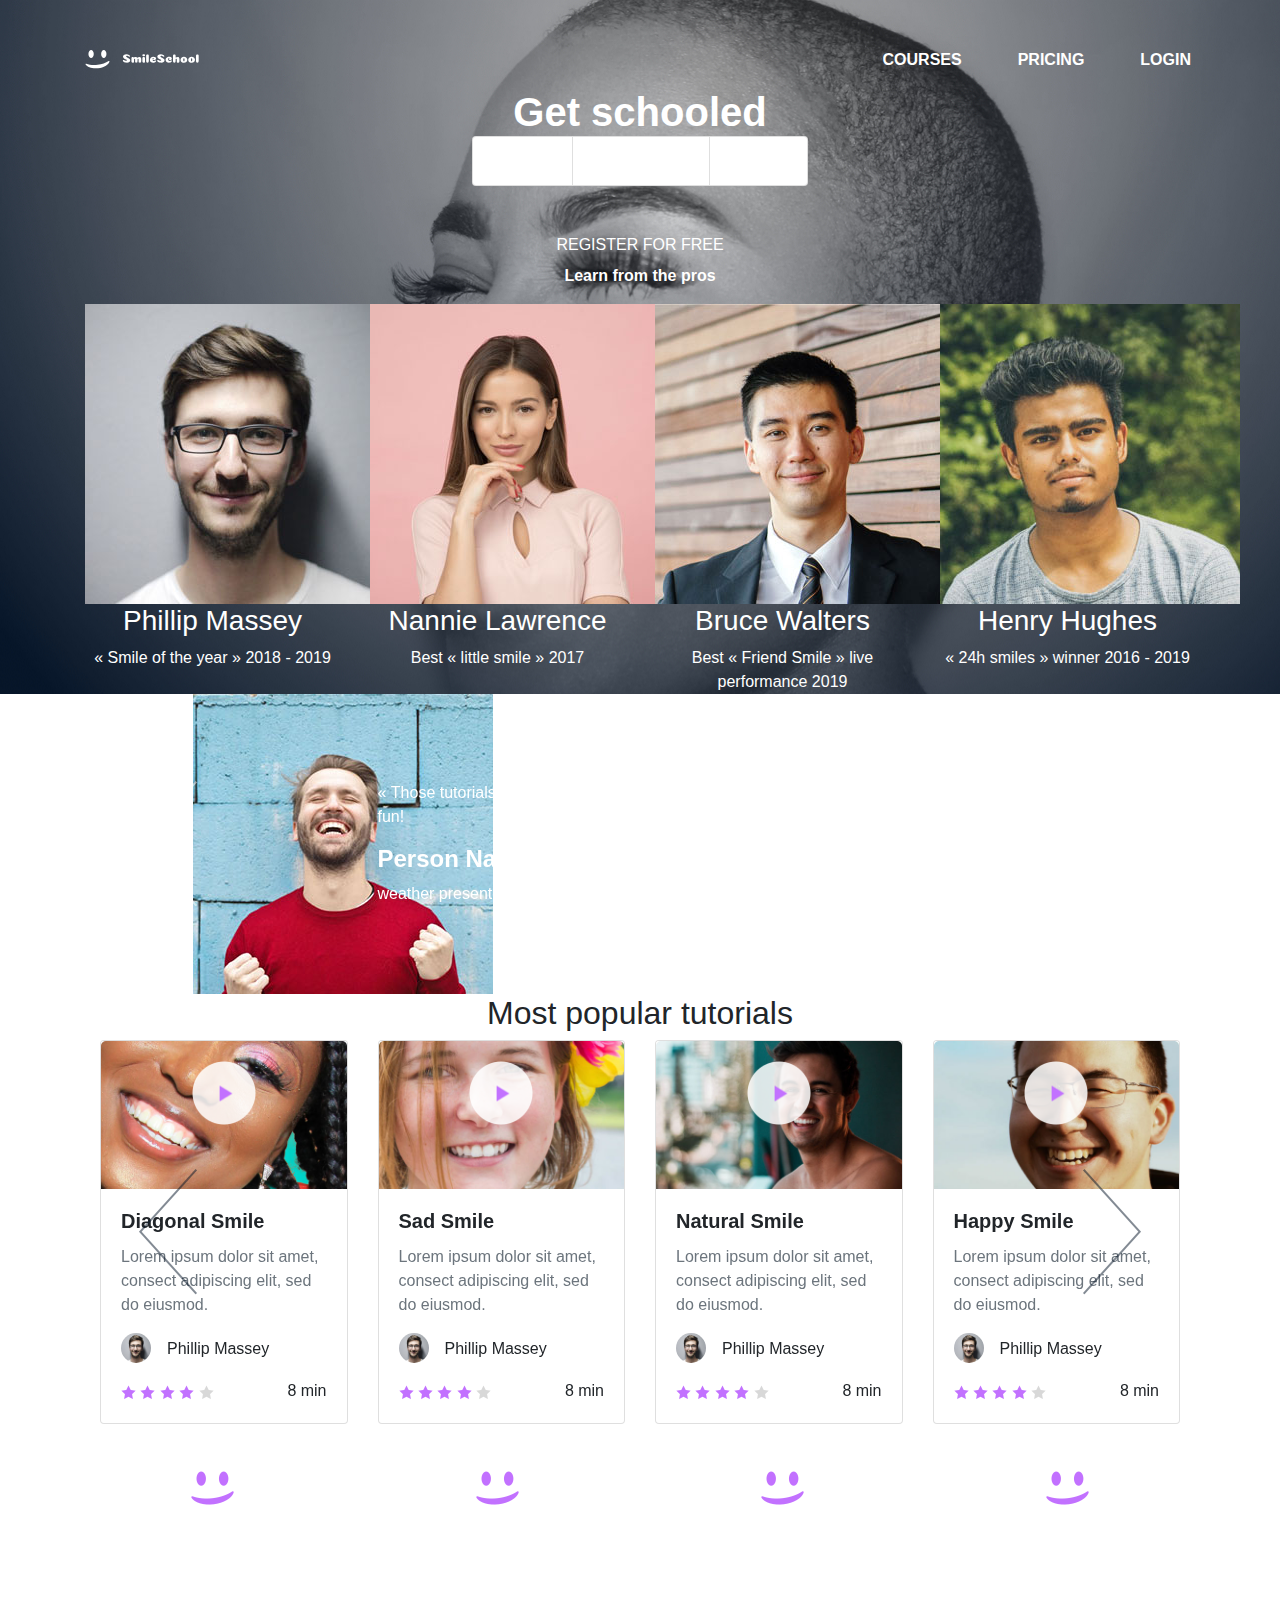
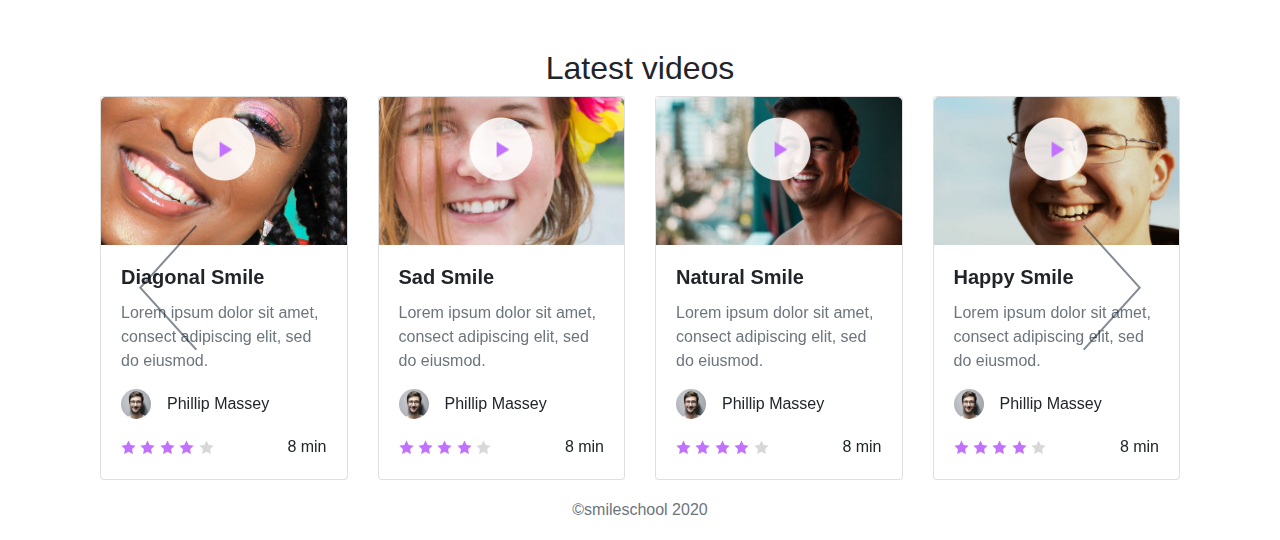
==== commit 0ad636e9: "updated footer" ====
--- a/index.html
+++ b/index.html
@@ -2223,41 +2223,72 @@
         </div>
       </section>
     </main>
-    <footer class="footer">
-      <div class="container d-flex flex-column justify-content-end">
-        <div class="row social align-items-center">
-          <div class="footer-item d-none d-sm-block col-sm-2">
+    <footer class="footer d-flex align-items-center justify-content-center">
+      <div class="container">
+        <div class="row d-flex align-items-center flex-column flex-sm-row">
+          <div
+            class="col-12 col-sm-4 d-flex justify-content-center justify-content-sm-start footer-item"
+          >
             <img
-              src="assets/images/smile_off.png"
-              alt="navbar-logo"
-              width="37px"
-              class="mr-4 mb-3 mb-sm-0 mr-sm-3 img-fluid"
+              src="assets/img/logo.svg"
+              alt="SmileSchool Logo"
+              width="150px"
+              class="mr-4 img-fluid"
             />
           </div>
           <div
-            class="footer-item col-12 col-sm-10 d-flex justify-content-center justify-content-sm-start"
+            class="col-12 col-sm-4 d-flex align-items-center justify-content-center order-2 order-sm-0 footer-item"
           >
-            <div class="social-item facebook-icon">
-              <a href="#"><i class="fa fa-facebook" aria-hidden="true"></i></a>
-            </div>
-            <div class="social-item twitter-icon">
-              <a href="#"><i class="fa fa-twitter" aria-hidden="true"></i></a>
-            </div>
-            <div class="social-item instagram-icon">
-              <a href="#"><i class="fa fa-instagram" aria-hidden="true"></i></a>
-            </div>
-            <div class="social-item youtube-icon">
-              <a href="#"><i class="fa fa-youtube" aria-hidden="true"></i></a>
+            <div class="trademark text-muted">
+              <span>©smileschool 2020</span>
             </div>
           </div>
-        </div>
-        <div
-          class="row trademark align-items-end align-items-md-end pt-5 pt-sm-0"
-        >
           <div
-            class="footer-item col-12 text-center d-flex justify-content-center justify-content-md-start align-items-end"
+            class="col-12 col-sm-4 d-flex align-items-center justify-content-center justify-content-sm-end footer-item"
           >
-            <p class="text-white m-0">Established 2020</p>
+            <div class="social">
+              <ul class="social nav">
+                <li class="social-item">
+                  <a
+                    href="https://www.facebook.com/HolbertonSchool/"
+                    class="social-link"
+                    aria-label="Facebook"
+                  >
+                    <img
+                      src="assets/img/facebook.svg"
+                      alt="Facebook"
+                      class="social-icon"
+                    />
+                  </a>
+                </li>
+                <li class="social-item">
+                  <a
+                    href="https://twitter.com/holbertonschool"
+                    class="social-link"
+                    aria-label="Twitter"
+                  >
+                    <img
+                      src="assets/img/twitter.svg"
+                      alt="Twitter"
+                      class="social-icon"
+                    />
+                  </a>
+                </li>
+                <li class="social-item">
+                  <a
+                    href="https://www.instagram.com/holbertonschool/"
+                    class="social-link"
+                    aria-label="Instagram"
+                  >
+                    <img
+                      src="assets/img/instagram.svg"
+                      alt="Instagram"
+                      class="social-icon"
+                    />
+                  </a>
+                </li>
+              </ul>
+            </div>
           </div>
         </div>
       </div>
